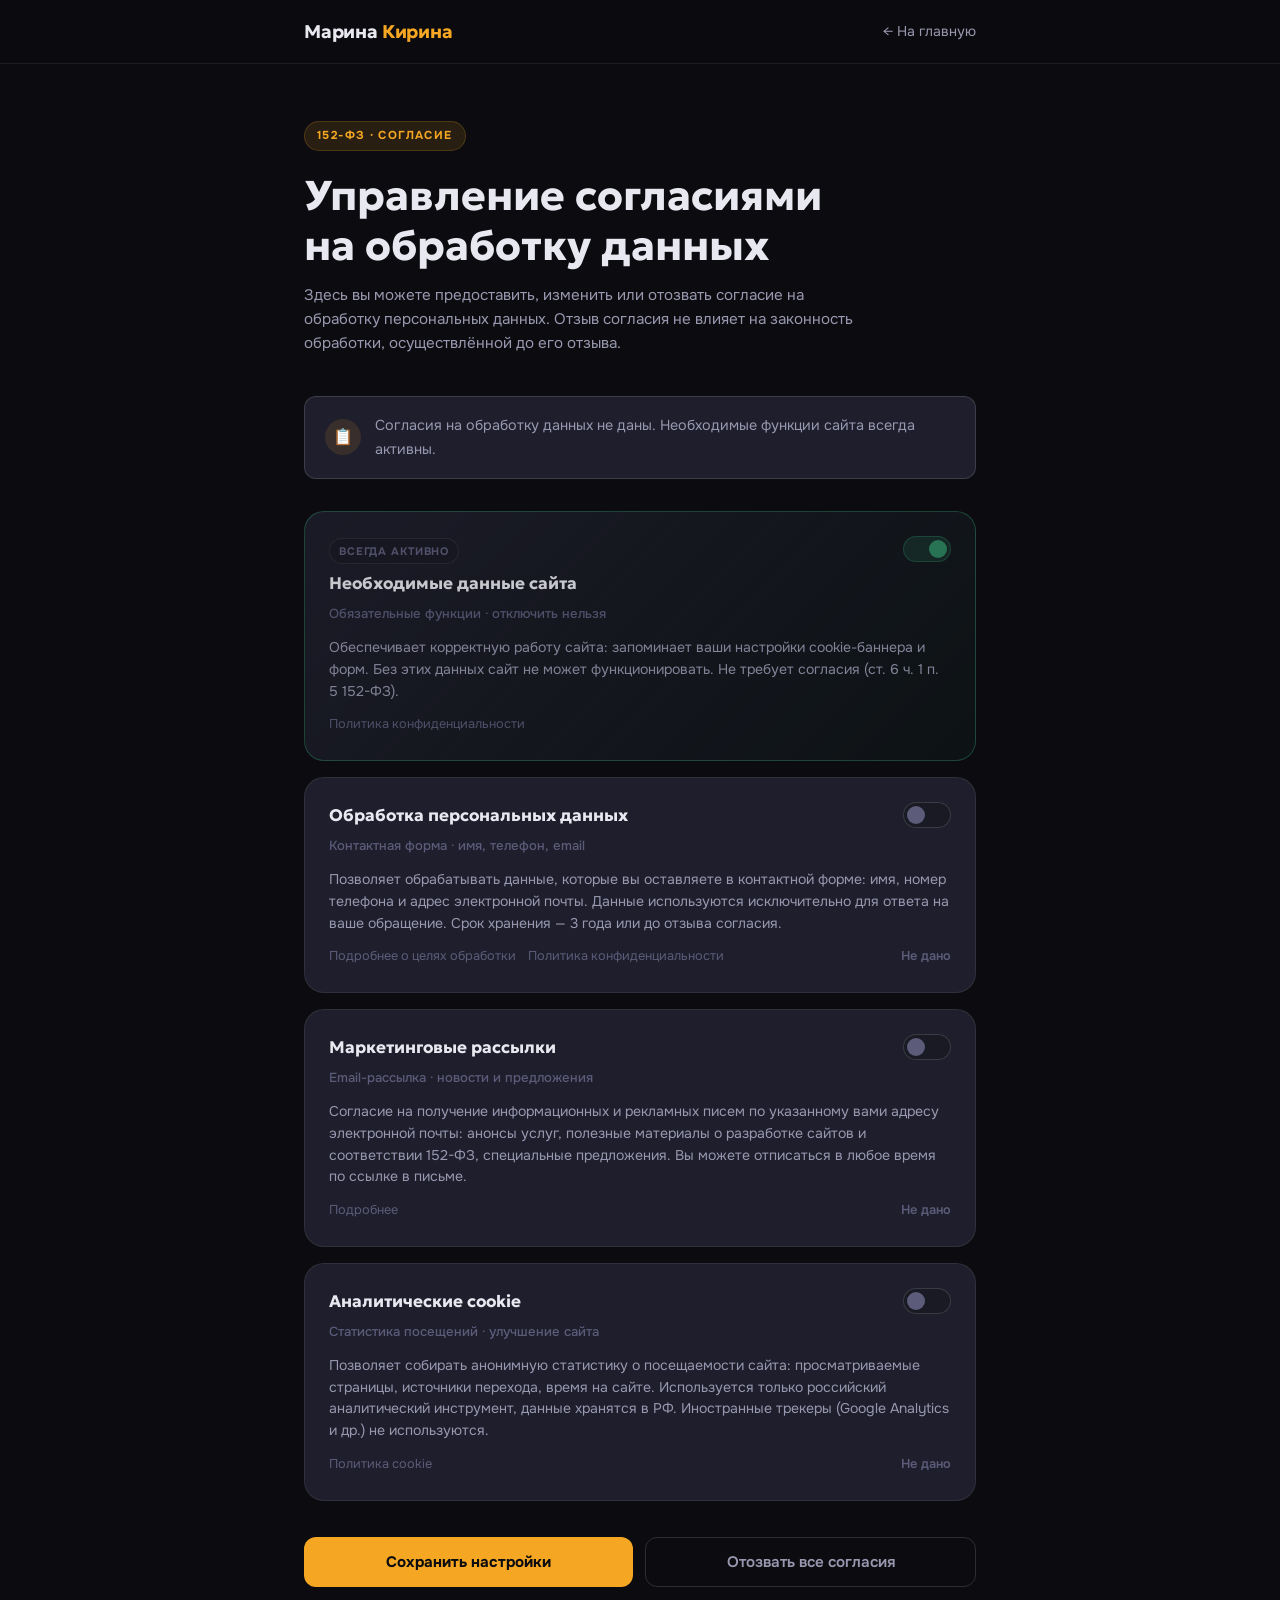
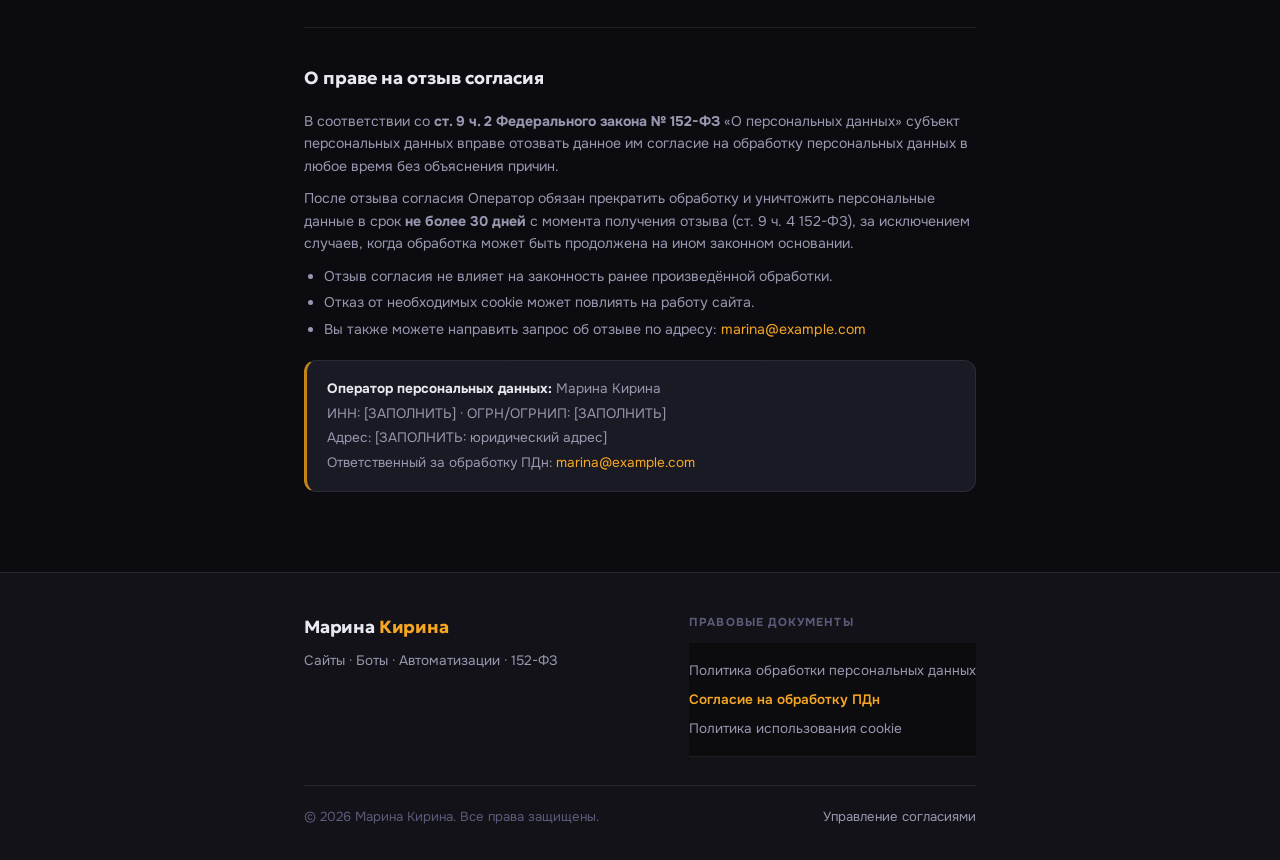
==== consent.html @ 843e5340 "fix(legal): replace missing Playfair/DM Sans with bundled Geologica/Onest consent.html, privacy-poli" ====
<!DOCTYPE html>
<html lang="ru">
<head>
<meta charset="UTF-8">
<meta name="viewport" content="width=device-width, initial-scale=1.0">
<title>Согласие на обработку персональных данных — Марина Кирина</title>
<meta name="description" content="Управление согласиями на обработку персональных данных. Предоставьте или отзовите согласие в любой момент.">
<meta name="robots" content="noindex">

<!-- SELF-HOSTED FONTS — 152-ФЗ: никаких запросов к fonts.googleapis.com -->
<style>
  @font-face {
    font-family: 'Geologica';
    src: url('/assets/fonts/Geologica-Variable.ttf') format('truetype-variations');
    font-weight: 100 900;
    font-style: normal;
    font-display: swap;
  }
  @font-face {
    font-family: 'Onest';
    src: url('/assets/fonts/Onest-Variable.ttf') format('truetype-variations');
    font-weight: 100 900;
    font-style: normal;
    font-display: swap;
  }
</style>
<style>
/* === DESIGN SYSTEM === */
:root {
  --bg:        #0c0c10;
  --bg2:       #121218;
  --bg3:       #1a1a24;
  --surface:   #1e1e2c;
  --border:    rgba(255,255,255,0.08);
  --border2:   rgba(255,255,255,0.14);
  --amber:     #f5a623;
  --amber-dim: #c4841a;
  --amber-glow:rgba(245,166,35,0.12);
  --red:       #e84040;
  --red-dim:   rgba(232,64,64,0.10);
  --green:     #3ecf8e;
  --green-dim: rgba(62,207,142,0.10);
  --text:      #e8e8f0;
  --text2:     #9898b0;
  --text3:     #5c5c7a;
  --font-display: 'Geologica', Georgia, serif;
  --font-body:    'Onest', -apple-system, sans-serif;
  --radius:  12px;
  --radius2: 20px;
}

*, *::before, *::after { box-sizing: border-box; margin: 0; padding: 0; }
html { scroll-behavior: smooth; }
body {
  font-family: var(--font-body);
  background: var(--bg);
  color: var(--text);
  line-height: 1.7;
  font-size: 1rem;
  min-height: 100vh;
  display: flex;
  flex-direction: column;
}
a { color: var(--amber); text-decoration: none; }
a:hover { text-decoration: underline; }
.container { max-width: 720px; margin: 0 auto; padding: 0 24px; }

/* NAV */
nav {
  position: sticky; top: 0; z-index: 100;
  background: rgba(12,12,16,0.92);
  backdrop-filter: blur(12px);
  border-bottom: 1px solid var(--border);
  padding: 16px 0;
  flex-shrink: 0;
}
.nav-inner {
  display: flex; align-items: center; justify-content: space-between;
}
.logo {
  font-family: var(--font-display);
  font-size: 1.15rem;
  font-weight: 700;
  color: var(--text);
  letter-spacing: -0.01em;
  text-decoration: none;
}
.logo span { color: var(--amber); }
.nav-back {
  font-size: .88rem;
  color: var(--text2);
  display: flex; align-items: center; gap: 6px;
  transition: color .2s;
}
.nav-back:hover { color: var(--text); text-decoration: none; }

/* MAIN */
main { flex: 1; padding: 56px 0 80px; }

/* PAGE HEADER */
.doc-label {
  display: inline-block;
  font-size: .72rem;
  font-weight: 700;
  letter-spacing: .12em;
  text-transform: uppercase;
  color: var(--amber);
  background: var(--amber-glow);
  border: 1px solid rgba(245,166,35,0.2);
  padding: 4px 12px;
  border-radius: 100px;
  margin-bottom: 20px;
}
.doc-title {
  font-family: var(--font-display);
  font-size: clamp(1.8rem, 4vw, 2.6rem);
  font-weight: 700;
  line-height: 1.2;
  margin-bottom: 12px;
}
.doc-sub {
  font-size: .95rem;
  color: var(--text2);
  margin-bottom: 40px;
  max-width: 560px;
  line-height: 1.6;
}

/* STATUS BANNER */
.status-banner {
  display: flex; align-items: center; gap: 14px;
  background: var(--surface);
  border: 1px solid var(--border2);
  border-radius: var(--radius);
  padding: 16px 20px;
  margin-bottom: 32px;
  font-size: .9rem;
  color: var(--text2);
}
.status-icon {
  width: 36px; height: 36px;
  border-radius: 50%;
  display: flex; align-items: center; justify-content: center;
  font-size: 1rem;
  flex-shrink: 0;
}
.status-icon--given { background: var(--green-dim); color: var(--green); }
.status-icon--none  { background: var(--amber-glow); color: var(--amber); }

/* CONSENT CARDS */
.consent-section {
  display: flex; flex-direction: column; gap: 16px;
  margin-bottom: 36px;
}
.consent-card {
  background: var(--surface);
  border: 1px solid var(--border);
  border-radius: var(--radius2);
  padding: 24px;
  transition: border-color .2s;
}
.consent-card:has(.cc-checkbox:checked) {
  border-color: rgba(62,207,142,0.3);
  background: linear-gradient(135deg, var(--surface), rgba(62,207,142,0.04));
}
.cc-header {
  display: flex; align-items: flex-start;
  justify-content: space-between; gap: 16px;
  margin-bottom: 12px;
}
.cc-title-wrap { flex: 1; }
.cc-required-badge {
  display: inline-flex; align-items: center; gap: 4px;
  font-size: .68rem; font-weight: 700;
  letter-spacing: .08em; text-transform: uppercase;
  color: var(--text3);
  background: var(--bg3);
  border: 1px solid var(--border);
  padding: 3px 9px;
  border-radius: 100px;
  margin-bottom: 6px;
}
.cc-title {
  font-family: var(--font-display);
  font-size: 1.05rem;
  font-weight: 700;
  color: var(--text);
  margin-bottom: 4px;
}
.cc-subtitle {
  font-size: .82rem;
  color: var(--text3);
  font-weight: 500;
}

/* TOGGLE */
.cc-toggle {
  position: relative;
  flex-shrink: 0;
}
.cc-checkbox {
  position: absolute;
  opacity: 0;
  width: 0; height: 0;
}
.cc-toggle-track {
  display: block;
  width: 48px; height: 26px;
  border-radius: 13px;
  background: var(--bg3);
  border: 1px solid var(--border2);
  cursor: pointer;
  transition: background .2s, border-color .2s;
  position: relative;
}
.cc-toggle-track::after {
  content: '';
  position: absolute;
  top: 3px; left: 3px;
  width: 18px; height: 18px;
  border-radius: 50%;
  background: var(--text3);
  transition: transform .2s, background .2s;
}
.cc-checkbox:checked ~ .cc-toggle-track {
  background: rgba(62,207,142,0.2);
  border-color: rgba(62,207,142,0.4);
}
.cc-checkbox:checked ~ .cc-toggle-track::after {
  transform: translateX(22px);
  background: var(--green);
}
.cc-checkbox:disabled ~ .cc-toggle-track {
  opacity: .6;
  cursor: not-allowed;
}
.cc-checkbox:focus-visible ~ .cc-toggle-track {
  outline: 2px solid var(--amber);
  outline-offset: 2px;
}

.cc-desc {
  font-size: .88rem;
  color: var(--text2);
  line-height: 1.55;
  margin-bottom: 12px;
}
.cc-footer {
  display: flex; align-items: center; gap: 12px;
  flex-wrap: wrap;
}
.cc-link {
  font-size: .8rem;
  color: var(--text3);
  transition: color .2s;
}
.cc-link:hover { color: var(--amber); text-decoration: none; }
.cc-status-text {
  font-size: .8rem;
  font-weight: 600;
  margin-left: auto;
}
.cc-status-text--on  { color: var(--green); }
.cc-status-text--off { color: var(--text3); }

/* REQUIRED CARD */
.consent-card--required {
  border-color: var(--border2);
  opacity: .85;
}
.consent-card--required .cc-toggle-track {
  background: rgba(62,207,142,0.2);
  border-color: rgba(62,207,142,0.4);
}
.consent-card--required .cc-toggle-track::after {
  transform: translateX(22px);
  background: var(--green);
}

/* ACTIONS */
.consent-actions {
  display: flex; gap: 12px; flex-wrap: wrap;
  margin-bottom: 40px;
}
.btn-save {
  flex: 1;
  min-width: 160px;
  background: var(--amber);
  color: #0c0c10;
  border: none;
  border-radius: var(--radius);
  padding: 14px 28px;
  font-family: var(--font-body);
  font-size: .95rem;
  font-weight: 700;
  cursor: pointer;
  transition: background .2s, transform .15s;
}
.btn-save:hover { background: var(--amber-dim); transform: translateY(-1px); }
.btn-save:active { transform: translateY(0); }
.btn-revoke-all {
  flex: 1;
  min-width: 160px;
  background: transparent;
  color: var(--text2);
  border: 1px solid var(--border2);
  border-radius: var(--radius);
  padding: 14px 28px;
  font-family: var(--font-body);
  font-size: .95rem;
  font-weight: 600;
  cursor: pointer;
  transition: border-color .2s, color .2s;
}
.btn-revoke-all:hover {
  border-color: var(--red);
  color: var(--red);
}

/* SUCCESS MESSAGE */
.save-success {
  display: none;
  align-items: center; gap: 12px;
  background: var(--green-dim);
  border: 1px solid rgba(62,207,142,0.25);
  border-radius: var(--radius);
  padding: 14px 20px;
  margin-bottom: 32px;
  font-size: .9rem;
  color: var(--green);
}
.save-success.visible { display: flex; }
.save-success-icon { font-size: 1.2rem; }

/* LAW TEXT */
.law-section {
  border-top: 1px solid var(--border);
  padding-top: 36px;
  margin-top: 8px;
}
.law-section h2 {
  font-family: var(--font-display);
  font-size: 1.1rem;
  font-weight: 700;
  color: var(--text);
  margin-bottom: 16px;
}
.law-section p {
  font-size: .88rem;
  color: var(--text2);
  margin-bottom: 10px;
  line-height: 1.6;
}
.law-section ul {
  font-size: .88rem;
  color: var(--text2);
  padding-left: 20px;
  margin-bottom: 10px;
  line-height: 1.6;
}
.law-section li { margin-bottom: 4px; }

/* OPERATOR INFO */
.operator-mini {
  background: var(--bg3);
  border: 1px solid var(--border);
  border-left: 3px solid var(--amber-dim);
  border-radius: var(--radius);
  padding: 16px 20px;
  font-size: .85rem;
  color: var(--text2);
  margin-top: 20px;
  line-height: 1.8;
}
.operator-mini strong { color: var(--text); }

/* FOOTER */
footer {
  background: var(--bg2);
  border-top: 1px solid var(--border);
  padding: 40px 0 32px;
  flex-shrink: 0;
}
.footer-inner {
  display: flex; flex-wrap: wrap;
  align-items: flex-start; justify-content: space-between;
  gap: 32px;
  margin-bottom: 28px;
}
.footer-brand .logo { font-size: 1.1rem; margin-bottom: 6px; }
.footer-brand p { font-size: .85rem; color: var(--text2); }
.toc-title {
  font-size: .72rem;
  font-weight: 700;
  letter-spacing: .1em;
  text-transform: uppercase;
  color: var(--text3);
  margin-bottom: 10px;
}
.footer-legal-nav {
  display: flex; flex-direction: column; gap: 6px;
}
.footer-legal-nav a {
  font-size: .85rem;
  color: var(--text2);
  transition: color .2s;
}
.footer-legal-nav a:hover { color: var(--amber); text-decoration: none; }
.footer-legal-nav a[aria-current="page"] {
  color: var(--amber);
  font-weight: 600;
}
.footer-bottom {
  display: flex; flex-wrap: wrap; align-items: center;
  justify-content: space-between; gap: 12px;
  padding-top: 20px;
  border-top: 1px solid var(--border);
  font-size: .82rem;
  color: var(--text3);
}
.footer-bottom a { color: var(--text2); font-size: .82rem; }
.footer-bottom a:hover { color: var(--amber); }
.footer-docs-title {
  font-size: .72rem;
  font-weight: 700;
  letter-spacing: .1em;
  text-transform: uppercase;
  color: var(--text3);
  margin-bottom: 10px;
}
.footer-docs-nav { display: flex; flex-direction: column; gap: 6px; }
.footer-docs-nav a { font-size: .85rem; color: var(--text2); transition: color .2s; }
.footer-docs-nav a:hover { color: var(--amber); text-decoration: none; }
.footer-docs-nav a[aria-current="page"] { color: var(--amber); font-weight: 600; }
</style>
</head>
<body>

<!-- NAV -->
<nav>
  <div class="container">
    <div class="nav-inner">
      <a href="/" class="logo">Марина <span>Кирина</span></a>
      <a href="/" class="nav-back">← На главную</a>
    </div>
  </div>
</nav>

<!-- MAIN -->
<main>
  <div class="container">

    <div class="doc-label">152-ФЗ · Согласие</div>
    <h1 class="doc-title">Управление согласиями<br>на обработку данных</h1>
    <p class="doc-sub">Здесь вы можете предоставить, изменить или отозвать согласие на обработку персональных данных. Отзыв согласия не влияет на законность обработки, осуществлённой до его отзыва.</p>

    <!-- STATUS -->
    <div class="status-banner" id="statusBanner">
      <div class="status-icon status-icon--none" id="statusIcon">📋</div>
      <div id="statusText">Загружаем текущее состояние ваших согласий…</div>
    </div>

    <!-- SUCCESS -->
    <div class="save-success" id="saveSuccess" role="alert" aria-live="polite">
      <span class="save-success-icon">✓</span>
      <span id="saveSuccessText">Настройки сохранены. Спасибо!</span>
    </div>

    <!-- CONSENT CARDS -->
    <form id="consentForm" novalidate>
      <div class="consent-section">

        <!-- 1. Строго необходимые (required, locked) -->
        <div class="consent-card consent-card--required">
          <div class="cc-header">
            <div class="cc-title-wrap">
              <div class="cc-required-badge">Всегда активно</div>
              <div class="cc-title">Необходимые данные сайта</div>
              <div class="cc-subtitle">Обязательные функции · отключить нельзя</div>
            </div>
            <div class="cc-toggle">
              <input type="checkbox" class="cc-checkbox" id="cc-required"
                     checked disabled aria-label="Необходимые данные — всегда активны">
              <label class="cc-toggle-track" for="cc-required" aria-hidden="true"></label>
            </div>
          </div>
          <p class="cc-desc">
            Обеспечивает корректную работу сайта: запоминает ваши настройки cookie-баннера и форм.
            Без этих данных сайт не может функционировать. Не требует согласия (ст. 6 ч. 1 п. 5 152-ФЗ).
          </p>
          <div class="cc-footer">
            <a href="privacy-policy.html" class="cc-link">Политика конфиденциальности</a>
          </div>
        </div>

        <!-- 2. Обработка ПДн из контактной формы -->
        <div class="consent-card">
          <div class="cc-header">
            <div class="cc-title-wrap">
              <div class="cc-title">Обработка персональных данных</div>
              <div class="cc-subtitle">Контактная форма · имя, телефон, email</div>
            </div>
            <div class="cc-toggle">
              <input type="checkbox" class="cc-checkbox" id="cc-pd"
                     name="consent_pd"
                     aria-describedby="cc-pd-desc">
              <label class="cc-toggle-track" for="cc-pd" aria-hidden="true"></label>
            </div>
          </div>
          <p class="cc-desc" id="cc-pd-desc">
            Позволяет обрабатывать данные, которые вы оставляете в контактной форме: имя, номер телефона и адрес электронной почты.
            Данные используются исключительно для ответа на ваше обращение.
            Срок хранения — 3 года или до отзыва согласия.
          </p>
          <div class="cc-footer">
            <a href="privacy-policy.html#purposes" class="cc-link">Подробнее о целях обработки</a>
            <a href="privacy-policy.html" class="cc-link">Политика конфиденциальности</a>
            <span class="cc-status-text" id="cc-pd-status"></span>
          </div>
        </div>

        <!-- 3. Маркетинговые рассылки -->
        <div class="consent-card">
          <div class="cc-header">
            <div class="cc-title-wrap">
              <div class="cc-title">Маркетинговые рассылки</div>
              <div class="cc-subtitle">Email-рассылка · новости и предложения</div>
            </div>
            <div class="cc-toggle">
              <input type="checkbox" class="cc-checkbox" id="cc-marketing"
                     name="consent_marketing"
                     aria-describedby="cc-marketing-desc">
              <label class="cc-toggle-track" for="cc-marketing" aria-hidden="true"></label>
            </div>
          </div>
          <p class="cc-desc" id="cc-marketing-desc">
            Согласие на получение информационных и рекламных писем по указанному вами адресу электронной почты:
            анонсы услуг, полезные материалы о разработке сайтов и соответствии 152-ФЗ, специальные предложения.
            Вы можете отписаться в любое время по ссылке в письме.
          </p>
          <div class="cc-footer">
            <a href="privacy-policy.html#purposes" class="cc-link">Подробнее</a>
            <span class="cc-status-text" id="cc-marketing-status"></span>
          </div>
        </div>

        <!-- 4. Аналитика -->
        <div class="consent-card">
          <div class="cc-header">
            <div class="cc-title-wrap">
              <div class="cc-title">Аналитические cookie</div>
              <div class="cc-subtitle">Статистика посещений · улучшение сайта</div>
            </div>
            <div class="cc-toggle">
              <input type="checkbox" class="cc-checkbox" id="cc-analytics"
                     name="consent_analytics"
                     aria-describedby="cc-analytics-desc">
              <label class="cc-toggle-track" for="cc-analytics" aria-hidden="true"></label>
            </div>
          </div>
          <p class="cc-desc" id="cc-analytics-desc">
            Позволяет собирать анонимную статистику о посещаемости сайта: просматриваемые страницы,
            источники перехода, время на сайте. Используется только российский аналитический инструмент,
            данные хранятся в РФ. Иностранные трекеры (Google Analytics и др.) не используются.
          </p>
          <div class="cc-footer">
            <a href="cookie-policy.html" class="cc-link">Политика cookie</a>
            <span class="cc-status-text" id="cc-analytics-status"></span>
          </div>
        </div>

      </div><!-- /consent-section -->

      <!-- ACTIONS -->
      <div class="consent-actions">
        <button type="submit" class="btn-save" id="btnSave">
          Сохранить настройки
        </button>
        <button type="button" class="btn-revoke-all" id="btnRevokeAll">
          Отозвать все согласия
        </button>
      </div>

    </form><!-- /consentForm -->

    <!-- LAW TEXT -->
    <div class="law-section">
      <h2>О праве на отзыв согласия</h2>
      <p>
        В соответствии со <strong>ст. 9 ч. 2 Федерального закона № 152-ФЗ</strong> «О персональных данных»
        субъект персональных данных вправе отозвать данное им согласие на обработку персональных данных
        в любое время без объяснения причин.
      </p>
      <p>
        После отзыва согласия Оператор обязан прекратить обработку и уничтожить персональные данные
        в срок <strong>не более 30 дней</strong> с момента получения отзыва (ст. 9 ч. 4 152-ФЗ),
        за исключением случаев, когда обработка может быть продолжена на ином законном основании.
      </p>
      <ul>
        <li>Отзыв согласия не влияет на законность ранее произведённой обработки.</li>
        <li>Отказ от необходимых cookie может повлиять на работу сайта.</li>
        <li>Вы также можете направить запрос об отзыве по адресу: <a href="mailto:marina@example.com">marina@example.com</a></li>
      </ul>

      <div class="operator-mini">
        <strong>Оператор персональных данных:</strong> Марина Кирина<br>
        ИНН: [ЗАПОЛНИТЬ] · ОГРН/ОГРНИП: [ЗАПОЛНИТЬ]<br>
        Адрес: [ЗАПОЛНИТЬ: юридический адрес]<br>
        Ответственный за обработку ПДн: <a href="mailto:marina@example.com">marina@example.com</a>
      </div>
    </div>

  </div>
</main>

<!-- FOOTER -->
<footer>
  <div class="container">
    <div class="footer-inner">
      <div class="footer-brand">
        <div class="logo">Марина <span>Кирина</span></div>
        <p>Сайты · Боты · Автоматизации · 152-ФЗ</p>
      </div>
      <div>
        <div class="footer-docs-title">Правовые документы</div>
        <nav class="footer-docs-nav">
          <a href="privacy-policy.html" target="_blank" rel="noopener noreferrer">Политика обработки персональных данных</a>
          <a href="consent.html" target="_blank" rel="noopener noreferrer" aria-current="page">Согласие на обработку ПДн</a>
          <a href="cookie-policy.html" target="_blank" rel="noopener noreferrer">Политика использования cookie</a>
        </nav>
      </div>
    </div>
    <div class="footer-bottom">
      <span>© 2026 Марина Кирина. Все права защищены.</span>
      <a href="consent.html" aria-current="page">Управление согласиями</a>
    </div>
  </div>
</footer>

<script>
// ============================================================
// CONSENT MANAGEMENT — 152-ФЗ compliant
// Reads / writes consent state to localStorage.
// On first visit all optional consents are OFF (unchecked).
// ============================================================

const STORAGE_KEY = 'mk_consent_v1';

// Consent IDs and their localStorage keys
const CONSENTS = [
  { id: 'cc-pd',        key: 'pd',        statusId: 'cc-pd-status'        },
  { id: 'cc-marketing', key: 'marketing',  statusId: 'cc-marketing-status' },
  { id: 'cc-analytics', key: 'analytics',  statusId: 'cc-analytics-status' },
];

// ---- Load saved state ----
function loadState() {
  try {
    return JSON.parse(localStorage.getItem(STORAGE_KEY)) || {};
  } catch { return {}; }
}

// ---- Save state ----
function saveState(state) {
  localStorage.setItem(STORAGE_KEY, JSON.stringify(state));
}

// ---- Render status text ----
function renderStatus(el, checked) {
  if (!el) return;
  if (checked) {
    el.textContent = '✓ Согласие дано';
    el.className = 'cc-status-text cc-status-text--on';
  } else {
    el.textContent = 'Не дано';
    el.className = 'cc-status-text cc-status-text--off';
  }
}

// ---- Init ----
function init() {
  const state = loadState();
  let anyGiven = false;

  CONSENTS.forEach(({ id, key, statusId }) => {
    const checkbox = document.getElementById(id);
    const statusEl = document.getElementById(statusId);
    const isChecked = state[key] === true;
    checkbox.checked = isChecked;
    renderStatus(statusEl, isChecked);
    if (isChecked) anyGiven = true;

    // Live status update
    checkbox.addEventListener('change', () => {
      renderStatus(statusEl, checkbox.checked);
    });
  });

  // Status banner
  updateBanner(anyGiven);
}

function updateBanner(anyGiven) {
  const banner = document.getElementById('statusBanner');
  const icon   = document.getElementById('statusIcon');
  const text   = document.getElementById('statusText');

  const state = loadState();
  const givenList = CONSENTS.filter(c => state[c.key] === true).map(c => {
    const el = document.getElementById(c.id);
    const title = el.closest('.consent-card').querySelector('.cc-title').textContent;
    return title;
  });

  if (givenList.length === 0) {
    icon.textContent = '📋';
    icon.className = 'status-icon status-icon--none';
    text.textContent = 'Согласия на обработку данных не даны. Необходимые функции сайта всегда активны.';
  } else {
    icon.textContent = '✓';
    icon.className = 'status-icon status-icon--given';
    text.innerHTML = `Активные согласия: <strong>${givenList.join(', ')}</strong>`;
  }
}

// ---- Save ----
document.getElementById('consentForm').addEventListener('submit', (e) => {
  e.preventDefault();
  const state = loadState();

  CONSENTS.forEach(({ id, key }) => {
    state[key] = document.getElementById(id).checked;
  });

  saveState(state);

  // Sync with cookie banner state
  const cookieBannerConsents = {};
  if (state.analytics) cookieBannerConsents.analytics = true;
  if (state.marketing)  cookieBannerConsents.marketing  = true;
  localStorage.setItem('mk_cookie_consent_v1', JSON.stringify({
    given: true,
    analytics: !!state.analytics,
    marketing:  !!state.marketing,
    ts: Date.now()
  }));

  // Show success
  const successEl = document.getElementById('saveSuccess');
  const allOff = CONSENTS.every(({ key }) => !state[key]);
  document.getElementById('saveSuccessText').textContent = allOff
    ? 'Все согласия отозваны. Данные будут удалены в течение 30 дней.'
    : 'Настройки сохранены. Изменения вступят в силу немедленно.';
  successEl.classList.add('visible');
  successEl.scrollIntoView({ behavior: 'smooth', block: 'nearest' });

  setTimeout(() => successEl.classList.remove('visible'), 6000);

  updateBanner();
});

// ---- Revoke all ----
document.getElementById('btnRevokeAll').addEventListener('click', () => {
  CONSENTS.forEach(({ id, key, statusId }) => {
    const checkbox = document.getElementById(id);
    checkbox.checked = false;
    renderStatus(document.getElementById(statusId), false);
  });

  const state = {};
  CONSENTS.forEach(({ key }) => { state[key] = false; });
  saveState(state);

  localStorage.setItem('mk_cookie_consent_v1', JSON.stringify({
    given: true, analytics: false, marketing: false, ts: Date.now()
  }));

  const successEl = document.getElementById('saveSuccess');
  document.getElementById('saveSuccessText').textContent =
    'Все согласия отозваны. Данные будут удалены в течение 30 дней.';
  successEl.classList.add('visible');
  successEl.scrollIntoView({ behavior: 'smooth', block: 'nearest' });
  setTimeout(() => successEl.classList.remove('visible'), 6000);

  updateBanner(false);
});

// ---- Run ----
init();
</script>

</body>
</html>
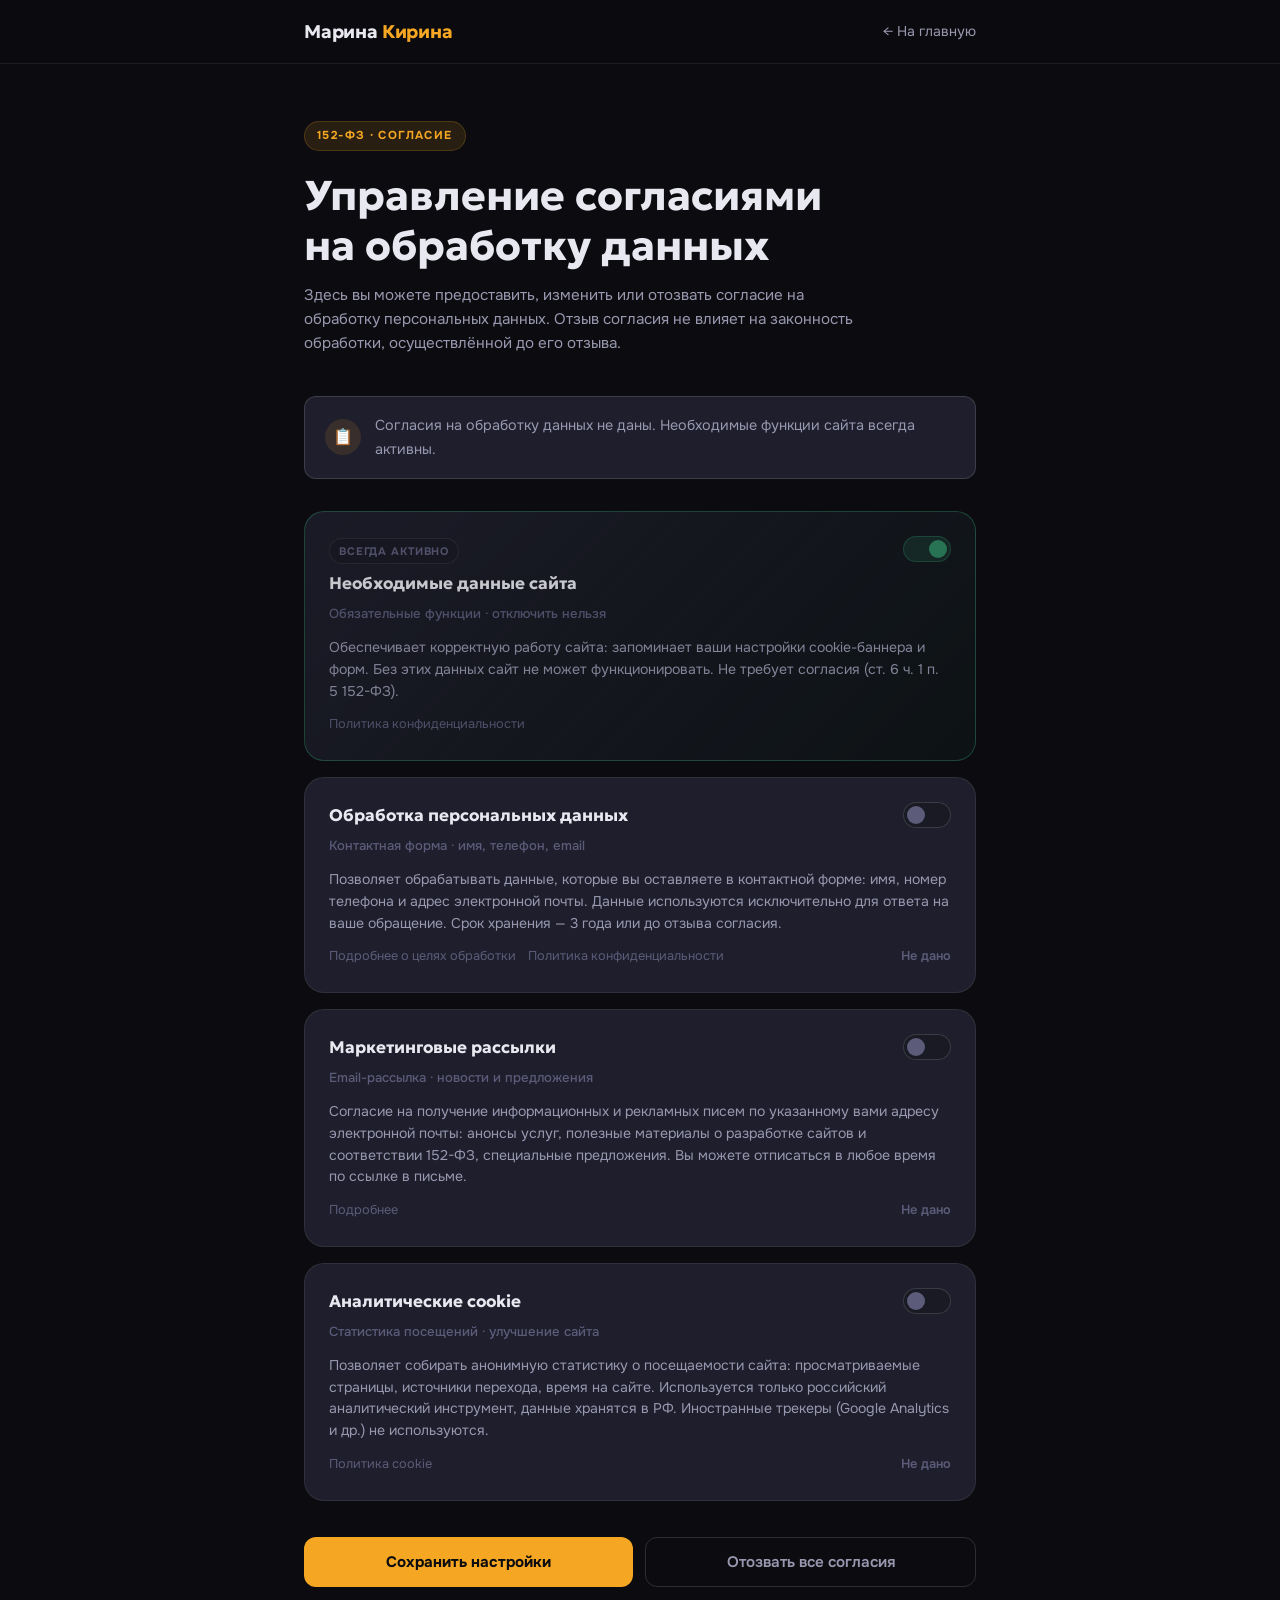
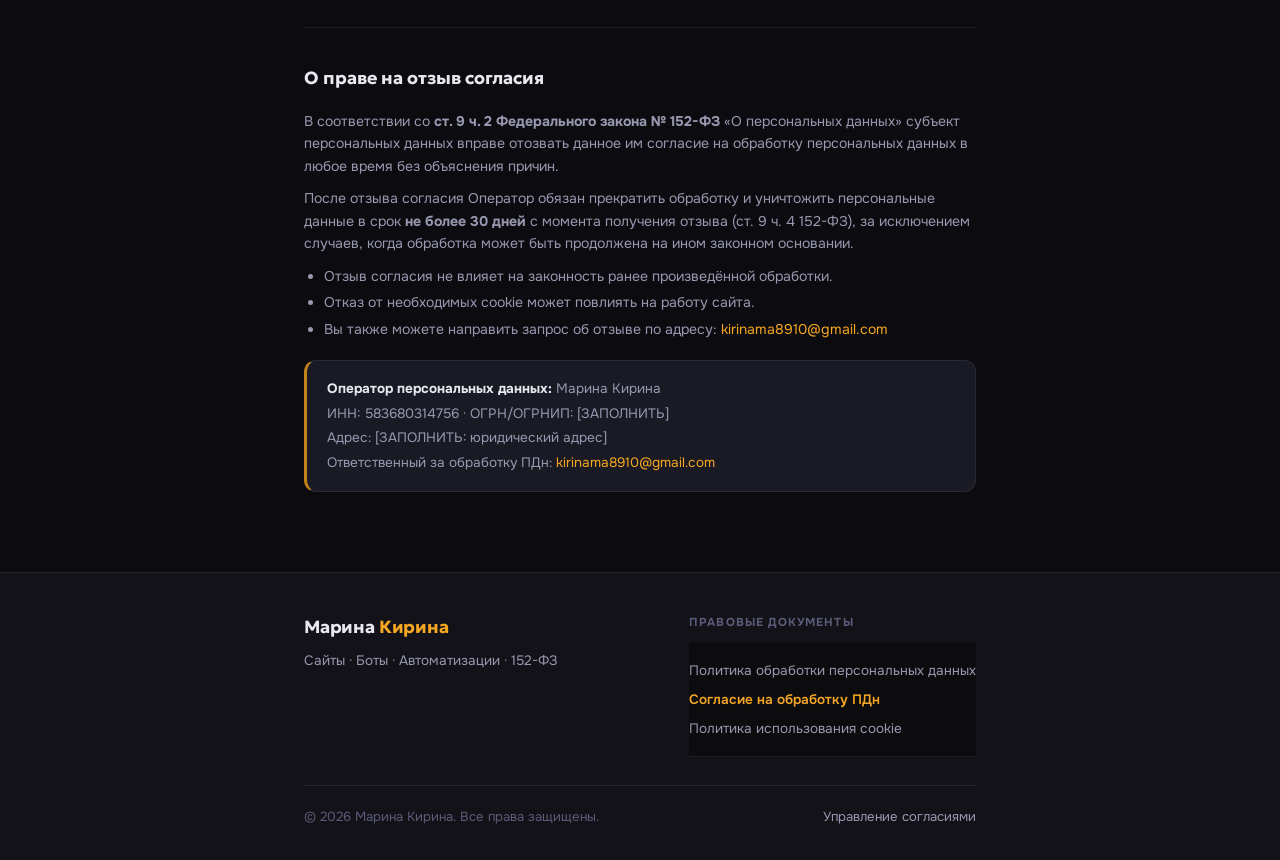
==== commit d90178c7: "fix(legal): fill operator data — ИНН, email, ФИО, статус Группа A из чек-листа владельца: - ИНН 5836" ====
--- a/consent.html
+++ b/consent.html
@@ -599,14 +599,14 @@
       <ul>
         <li>Отзыв согласия не влияет на законность ранее произведённой обработки.</li>
         <li>Отказ от необходимых cookie может повлиять на работу сайта.</li>
-        <li>Вы также можете направить запрос об отзыве по адресу: <a href="mailto:marina@example.com">marina@example.com</a></li>
+        <li>Вы также можете направить запрос об отзыве по адресу: <a href="mailto:kirinama8910@gmail.com">kirinama8910@gmail.com</a></li>
       </ul>
 
       <div class="operator-mini">
         <strong>Оператор персональных данных:</strong> Марина Кирина<br>
-        ИНН: [ЗАПОЛНИТЬ] · ОГРН/ОГРНИП: [ЗАПОЛНИТЬ]<br>
+        ИНН: 583680314756 · ОГРН/ОГРНИП: [ЗАПОЛНИТЬ]<br>
         Адрес: [ЗАПОЛНИТЬ: юридический адрес]<br>
-        Ответственный за обработку ПДн: <a href="mailto:marina@example.com">marina@example.com</a>
+        Ответственный за обработку ПДн: <a href="mailto:kirinama8910@gmail.com">kirinama8910@gmail.com</a>
       </div>
     </div>
 
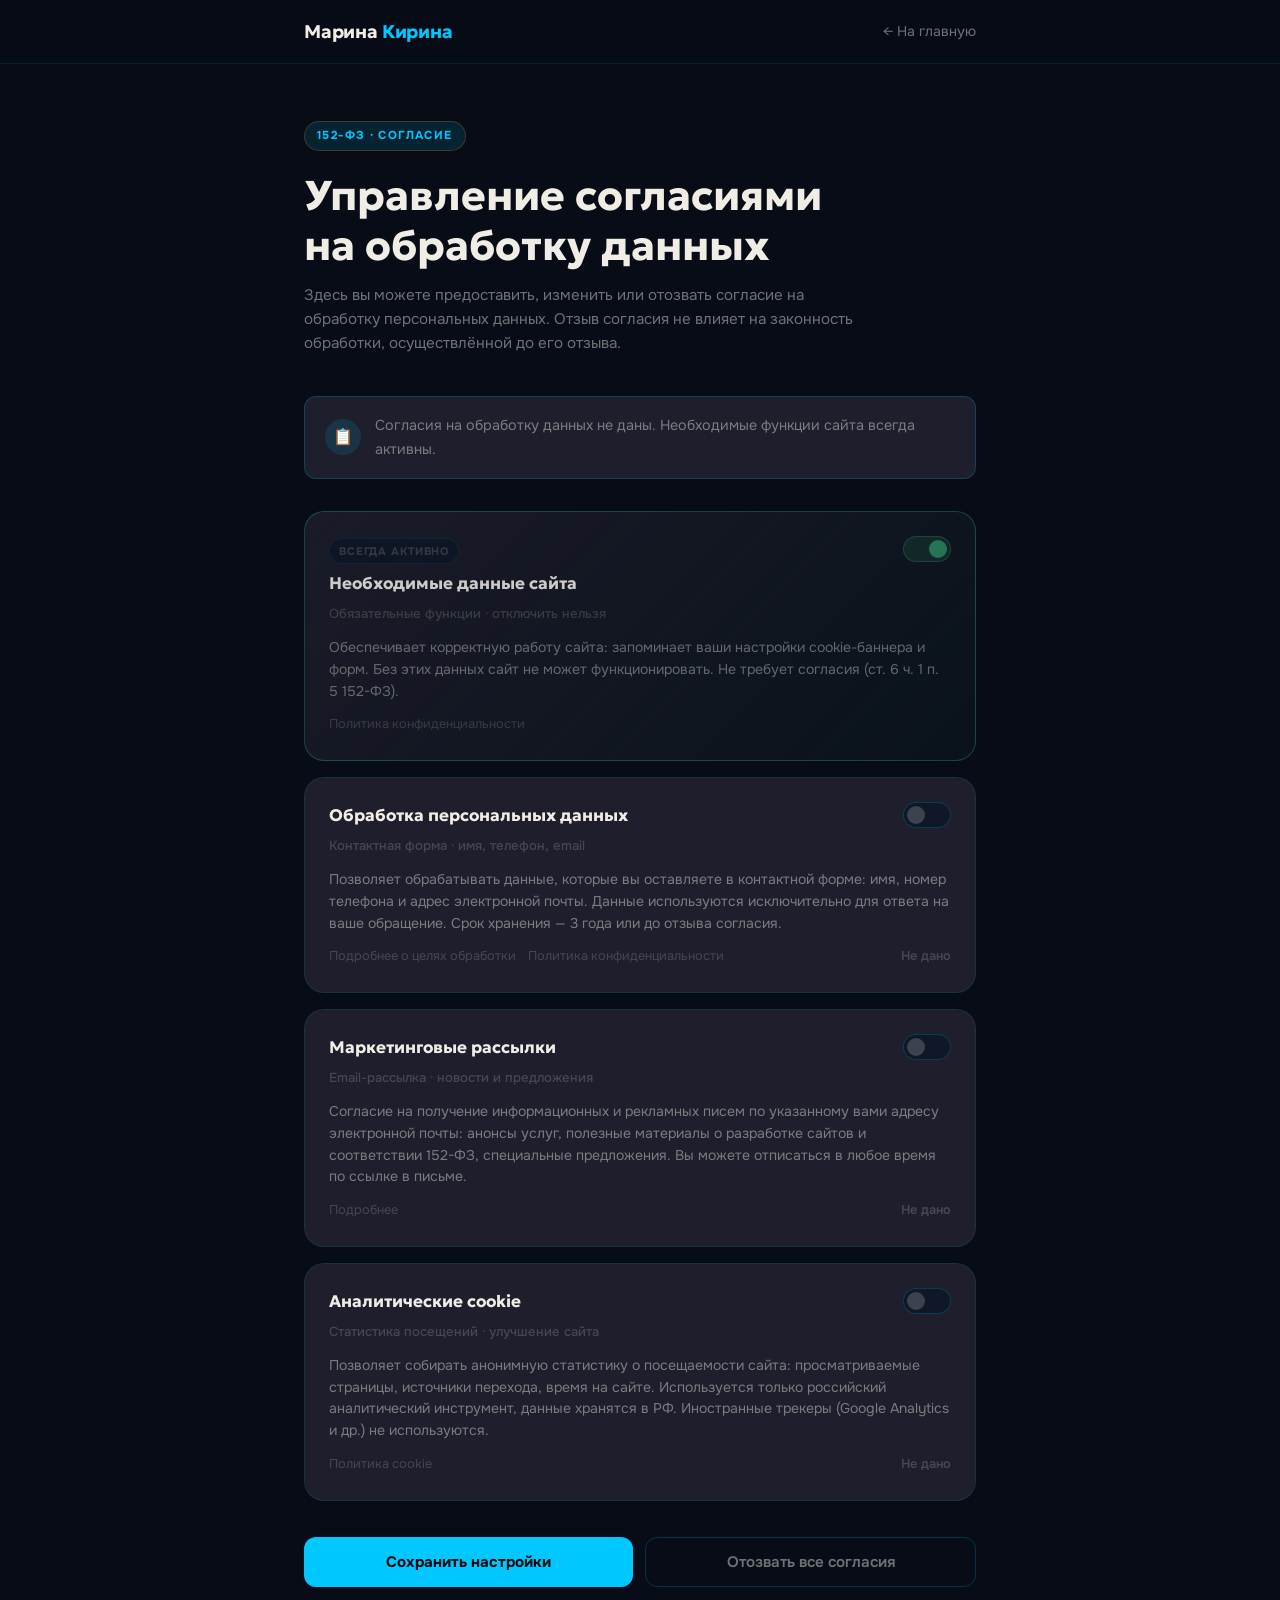
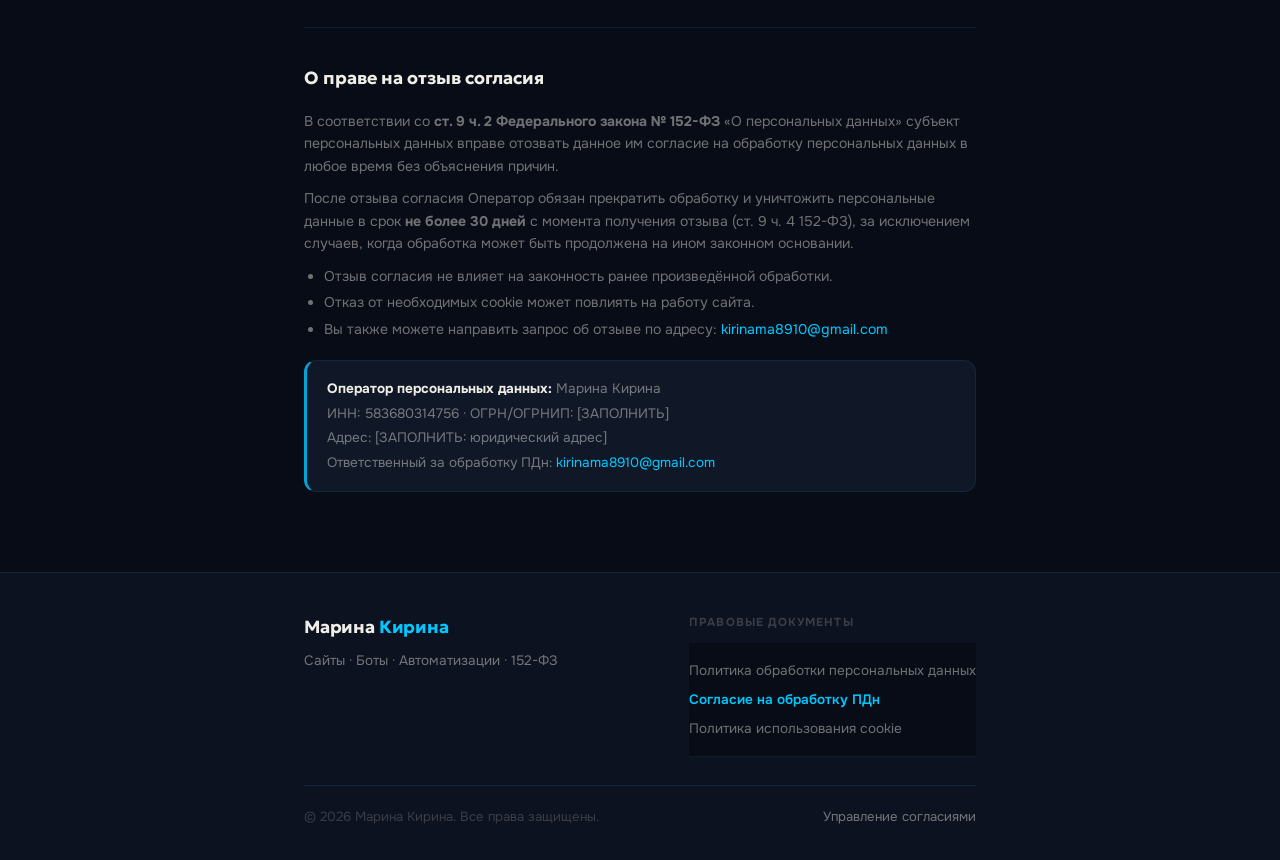
==== commit ae9cdf6c: "design: Dark Neon Tech — scaffold, quiz, legal docs, link fixes - index.html: 12-section scaffold, I" ====
--- a/consent.html
+++ b/consent.html
@@ -27,22 +27,22 @@
 <style>
 /* === DESIGN SYSTEM === */
 :root {
-  --bg:        #0c0c10;
-  --bg2:       #121218;
-  --bg3:       #1a1a24;
+  --bg:        #080C16;
+  --bg2:       #0D1220;
+  --bg3:       #101828;
   --surface:   #1e1e2c;
-  --border:    rgba(255,255,255,0.08);
-  --border2:   rgba(255,255,255,0.14);
-  --amber:     #f5a623;
-  --amber-dim: #c4841a;
-  --amber-glow:rgba(245,166,35,0.12);
+  --border:    rgba(0,200,255,0.1);
+  --border2:   rgba(0,200,255,0.2);
+  --amber:     #00C8FF;
+  --amber-dim: rgba(0,200,255,0.8);
+  --amber-glow:rgba(0,200,255,0.12);
   --red:       #e84040;
   --red-dim:   rgba(232,64,64,0.10);
   --green:     #3ecf8e;
   --green-dim: rgba(62,207,142,0.10);
-  --text:      #e8e8f0;
-  --text2:     #9898b0;
-  --text3:     #5c5c7a;
+  --text:      #F0EDE6;
+  --text2:     rgba(240,237,230,0.45);
+  --text3:     rgba(240,237,230,0.2);
   --font-display: 'Geologica', Georgia, serif;
   --font-body:    'Onest', -apple-system, sans-serif;
   --radius:  12px;
@@ -68,7 +68,7 @@
 /* NAV */
 nav {
   position: sticky; top: 0; z-index: 100;
-  background: rgba(12,12,16,0.92);
+  background: rgba(8,12,22,0.92);
   backdrop-filter: blur(12px);
   border-bottom: 1px solid var(--border);
   padding: 16px 0;
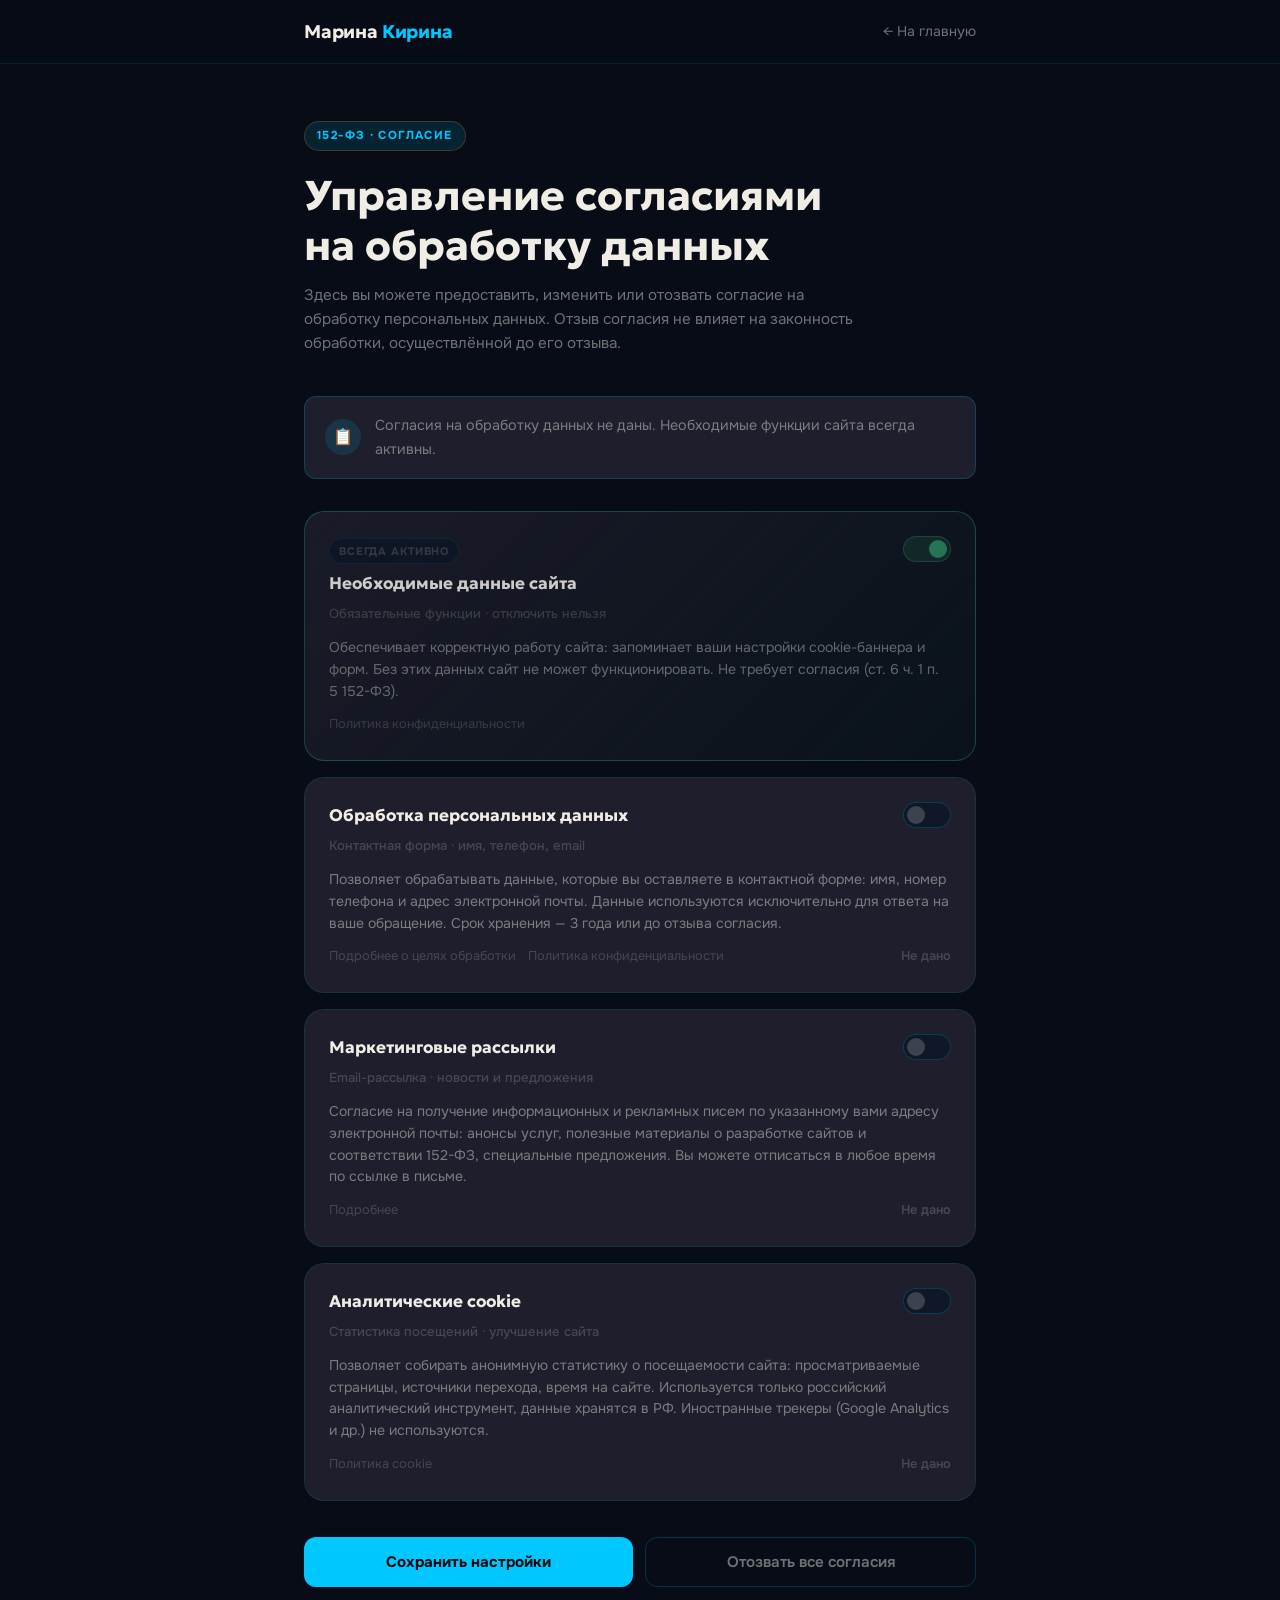
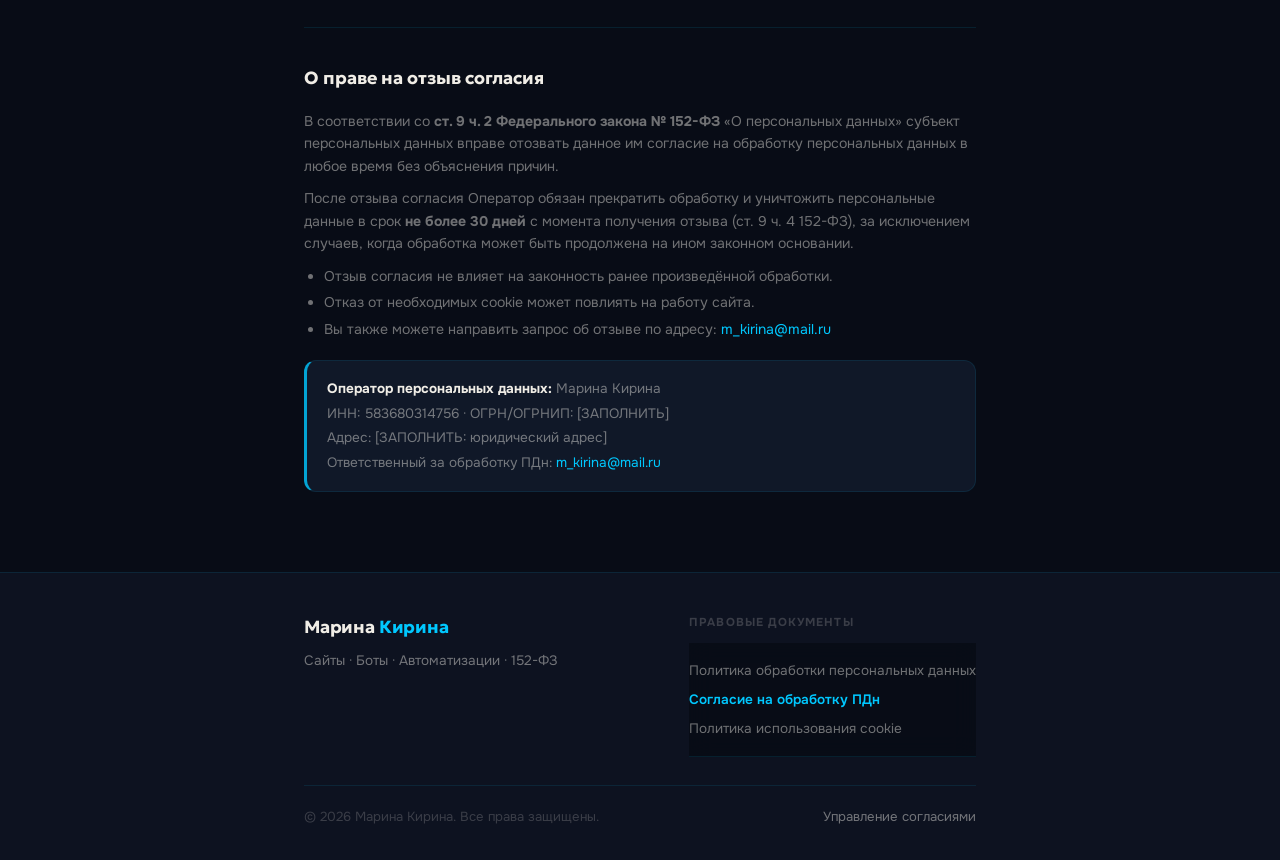
==== commit b519fc36: "fix(legal): update operator email to m_kirina@mail.ru in all legal docs Co-Authored-By: Claude Sonne" ====
--- a/consent.html
+++ b/consent.html
@@ -599,14 +599,14 @@
       <ul>
         <li>Отзыв согласия не влияет на законность ранее произведённой обработки.</li>
         <li>Отказ от необходимых cookie может повлиять на работу сайта.</li>
-        <li>Вы также можете направить запрос об отзыве по адресу: <a href="mailto:kirinama8910@gmail.com">kirinama8910@gmail.com</a></li>
+        <li>Вы также можете направить запрос об отзыве по адресу: <a href="mailto:m_kirina@mail.ru">m_kirina@mail.ru</a></li>
       </ul>
 
       <div class="operator-mini">
         <strong>Оператор персональных данных:</strong> Марина Кирина<br>
         ИНН: 583680314756 · ОГРН/ОГРНИП: [ЗАПОЛНИТЬ]<br>
         Адрес: [ЗАПОЛНИТЬ: юридический адрес]<br>
-        Ответственный за обработку ПДн: <a href="mailto:kirinama8910@gmail.com">kirinama8910@gmail.com</a>
+        Ответственный за обработку ПДн: <a href="mailto:m_kirina@mail.ru">m_kirina@mail.ru</a>
       </div>
     </div>
 
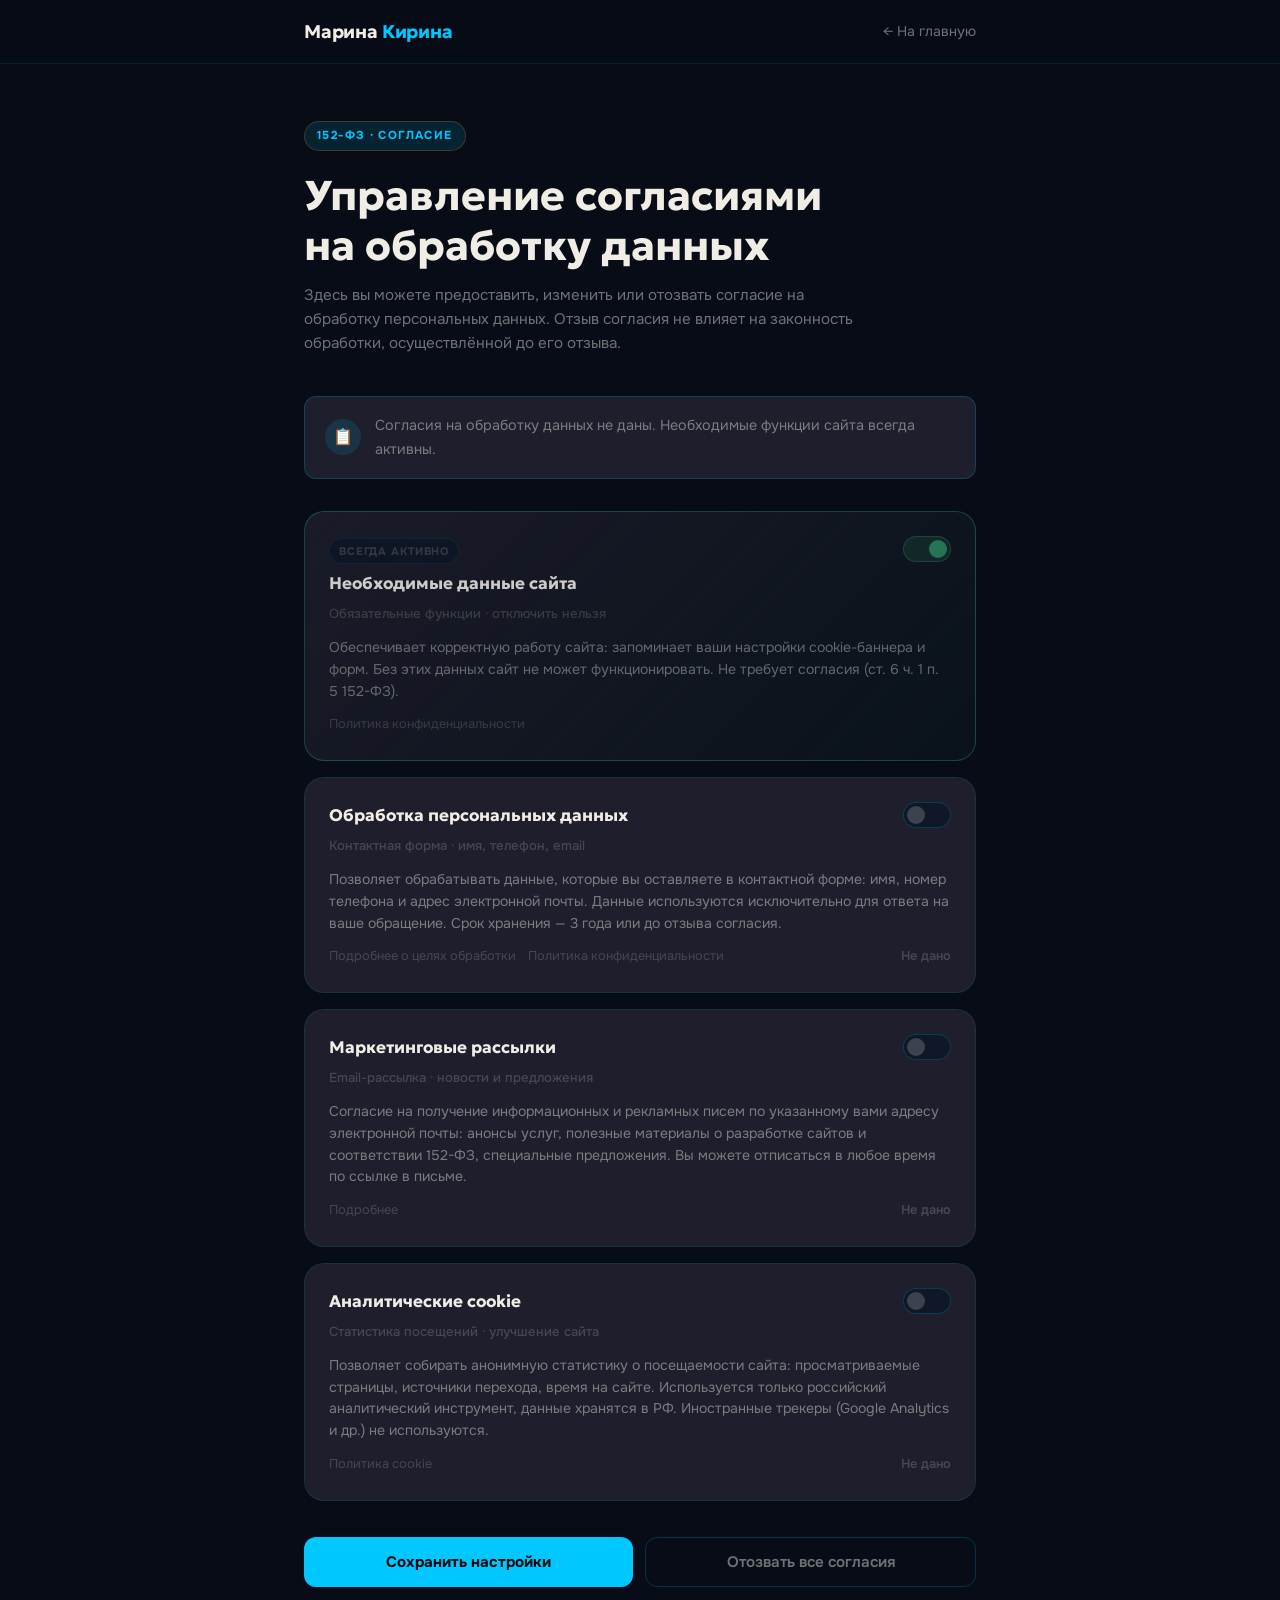
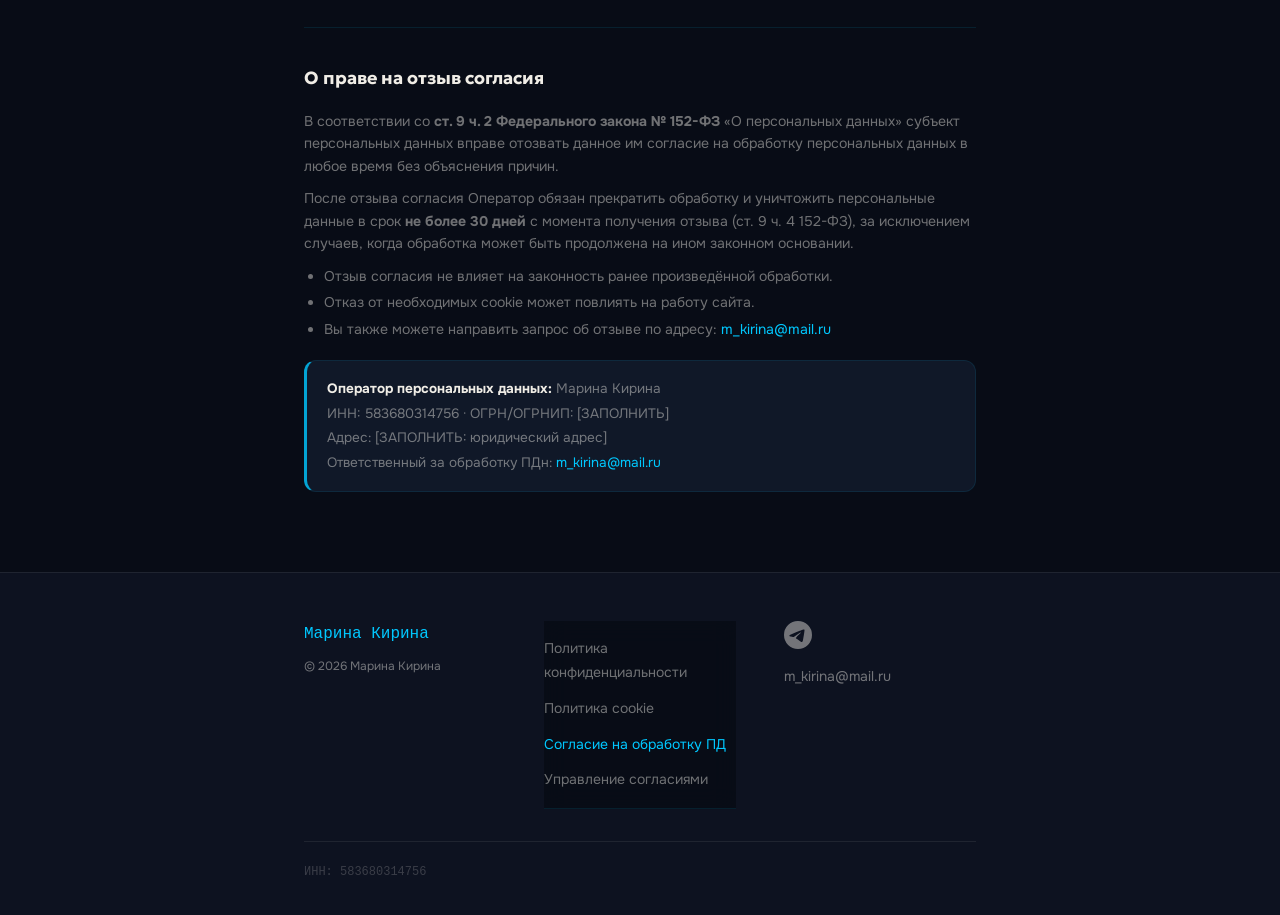
==== commit 53bd6297: "fix(legal): унифицировать футер с главной страницей, подсветить активный документ" ====
--- a/consent.html
+++ b/consent.html
@@ -47,6 +47,12 @@
   --font-body:    'Onest', -apple-system, sans-serif;
   --radius:  12px;
   --radius2: 20px;
+  --neon: #00C8FF;
+  --bg-card: #0D1220;
+  --ink-muted: rgba(240,237,230,0.45);
+  --ink-faint: rgba(240,237,230,0.2);
+  --rule-solid: rgba(240,237,230,0.08);
+  --font-mono: 'PT Mono', ui-monospace, monospace;
 }
 
 *, *::before, *::after { box-sizing: border-box; margin: 0; padding: 0; }
@@ -374,64 +380,72 @@
 }
 .operator-mini strong { color: var(--text); }
 
-/* FOOTER */
-footer {
-  background: var(--bg2);
-  border-top: 1px solid var(--border);
-  padding: 40px 0 32px;
+/* === Footer (унифицирован с index.html) === */
+#footer {
+  background: var(--bg-card);
+  border-top: 1px solid var(--rule-solid);
+  padding: 48px 0 32px;
   flex-shrink: 0;
 }
-.footer-inner {
-  display: flex; flex-wrap: wrap;
-  align-items: flex-start; justify-content: space-between;
-  gap: 32px;
-  margin-bottom: 28px;
-}
-.footer-brand .logo { font-size: 1.1rem; margin-bottom: 6px; }
-.footer-brand p { font-size: .85rem; color: var(--text2); }
-.toc-title {
-  font-size: .72rem;
-  font-weight: 700;
-  letter-spacing: .1em;
-  text-transform: uppercase;
-  color: var(--text3);
-  margin-bottom: 10px;
-}
-.footer-legal-nav {
-  display: flex; flex-direction: column; gap: 6px;
-}
-.footer-legal-nav a {
-  font-size: .85rem;
-  color: var(--text2);
+.footer__grid {
+  display: grid;
+  grid-template-columns: 1fr 1fr 1fr;
+  gap: 48px;
+  margin-bottom: 32px;
+}
+.footer__name {
+  font-family: var(--font-mono);
+  font-size: 16px;
+  color: var(--neon);
+  margin: 0 0 8px;
+}
+.footer__copy {
+  font-size: 12px;
+  color: var(--ink-muted);
+  margin: 0;
+}
+.footer__links {
+  display: flex;
+  flex-direction: column;
+  gap: 12px;
+}
+.footer__link {
+  font-size: 14px;
+  color: var(--ink-muted);
+  text-decoration: none;
   transition: color .2s;
 }
-.footer-legal-nav a:hover { color: var(--amber); text-decoration: none; }
-.footer-legal-nav a[aria-current="page"] {
-  color: var(--amber);
-  font-weight: 600;
-}
-.footer-bottom {
-  display: flex; flex-wrap: wrap; align-items: center;
-  justify-content: space-between; gap: 12px;
+.footer__link:hover { color: var(--neon); }
+.footer__link--active {
+  color: var(--neon);
+  opacity: 1;
+}
+.footer__contacts {
+  display: flex;
+  flex-direction: column;
+  gap: 16px;
+}
+.footer__tg-link {
+  color: var(--ink-muted);
+  display: inline-flex;
+  align-items: center;
+  transition: color .2s;
+  line-height: 1;
+}
+.footer__tg-link:hover { color: var(--neon); }
+.footer__bottom {
+  border-top: 1px solid var(--rule-solid);
   padding-top: 20px;
-  border-top: 1px solid var(--border);
-  font-size: .82rem;
-  color: var(--text3);
-}
-.footer-bottom a { color: var(--text2); font-size: .82rem; }
-.footer-bottom a:hover { color: var(--amber); }
-.footer-docs-title {
-  font-size: .72rem;
-  font-weight: 700;
-  letter-spacing: .1em;
-  text-transform: uppercase;
-  color: var(--text3);
-  margin-bottom: 10px;
-}
-.footer-docs-nav { display: flex; flex-direction: column; gap: 6px; }
-.footer-docs-nav a { font-size: .85rem; color: var(--text2); transition: color .2s; }
-.footer-docs-nav a:hover { color: var(--amber); text-decoration: none; }
-.footer-docs-nav a[aria-current="page"] { color: var(--amber); font-weight: 600; }
+}
+.footer__inn {
+  font-family: var(--font-mono);
+  font-size: 12px;
+  color: var(--ink-faint);
+  margin: 0;
+}
+@media (max-width: 768px) {
+  .footer__grid { grid-template-columns: 1fr; gap: 32px; }
+}
 </style>
 </head>
 <body>
@@ -614,25 +628,38 @@
 </main>
 
 <!-- FOOTER -->
-<footer>
-  <div class="container">
-    <div class="footer-inner">
-      <div class="footer-brand">
-        <div class="logo">Марина <span>Кирина</span></div>
-        <p>Сайты · Боты · Автоматизации · 152-ФЗ</p>
+<footer id="footer">
+  <div class="footer__inner container">
+    <div class="footer__grid">
+
+      <div class="footer__col">
+        <p class="footer__name">Марина Кирина</p>
+        <p class="footer__copy">© 2026 Марина Кирина</p>
       </div>
-      <div>
-        <div class="footer-docs-title">Правовые документы</div>
-        <nav class="footer-docs-nav">
-          <a href="privacy-policy.html" target="_blank" rel="noopener noreferrer">Политика обработки персональных данных</a>
-          <a href="consent.html" target="_blank" rel="noopener noreferrer" aria-current="page">Согласие на обработку ПДн</a>
-          <a href="cookie-policy.html" target="_blank" rel="noopener noreferrer">Политика использования cookie</a>
+
+      <div class="footer__col">
+        <nav class="footer__links" aria-label="Юридические документы">
+          <a href="./privacy-policy.html" class="footer__link">Политика конфиденциальности</a>
+          <a href="./cookie-policy.html" class="footer__link">Политика cookie</a>
+          <a href="./consent.html" class="footer__link footer__link--active">Согласие на обработку ПД</a>
+          <a id="manage-consent" href="./consent.html" class="footer__link">Управление согласиями</a>
         </nav>
       </div>
+
+      <div class="footer__col">
+        <div class="footer__contacts">
+          <a href="https://t.me/marinakirina111" class="footer__tg-link" aria-label="Telegram" target="_blank" rel="noopener noreferrer">
+            <svg xmlns="http://www.w3.org/2000/svg" width="28" height="28" viewBox="0 0 24 24" fill="currentColor" aria-hidden="true">
+              <path d="M11.944 0A12 12 0 0 0 0 12a12 12 0 0 0 12 12 12 12 0 0 0 12-12A12 12 0 0 0 12 0a12 12 0 0 0-.056 0zm4.962 7.224c.1-.002.321.023.465.14a.506.506 0 0 1 .171.325c.016.093.036.306.02.472-.18 1.898-.962 6.502-1.36 8.627-.168.9-.499 1.201-.82 1.23-.696.065-1.225-.46-1.9-.902-1.056-.693-1.653-1.124-2.678-1.8-1.185-.78-.417-1.21.258-1.91.177-.184 3.247-2.977 3.307-3.23.007-.032.014-.15-.056-.212s-.174-.041-.249-.024c-.106.024-1.793 1.14-5.061 3.345-.48.33-.913.49-1.302.48-.428-.008-1.252-.241-1.865-.44-.752-.245-1.349-.374-1.297-.789.027-.216.325-.437.893-.663 3.498-1.524 5.83-2.529 6.998-3.014 3.332-1.386 4.025-1.627 4.476-1.635z"/>
+            </svg>
+          </a>
+          <a href="mailto:m_kirina@mail.ru" class="footer__link">m_kirina@mail.ru</a>
+        </div>
+      </div>
+
     </div>
-    <div class="footer-bottom">
-      <span>© 2026 Марина Кирина. Все права защищены.</span>
-      <a href="consent.html" aria-current="page">Управление согласиями</a>
+    <div class="footer__bottom">
+      <p class="footer__inn">ИНН: 583680314756</p>
     </div>
   </div>
 </footer>
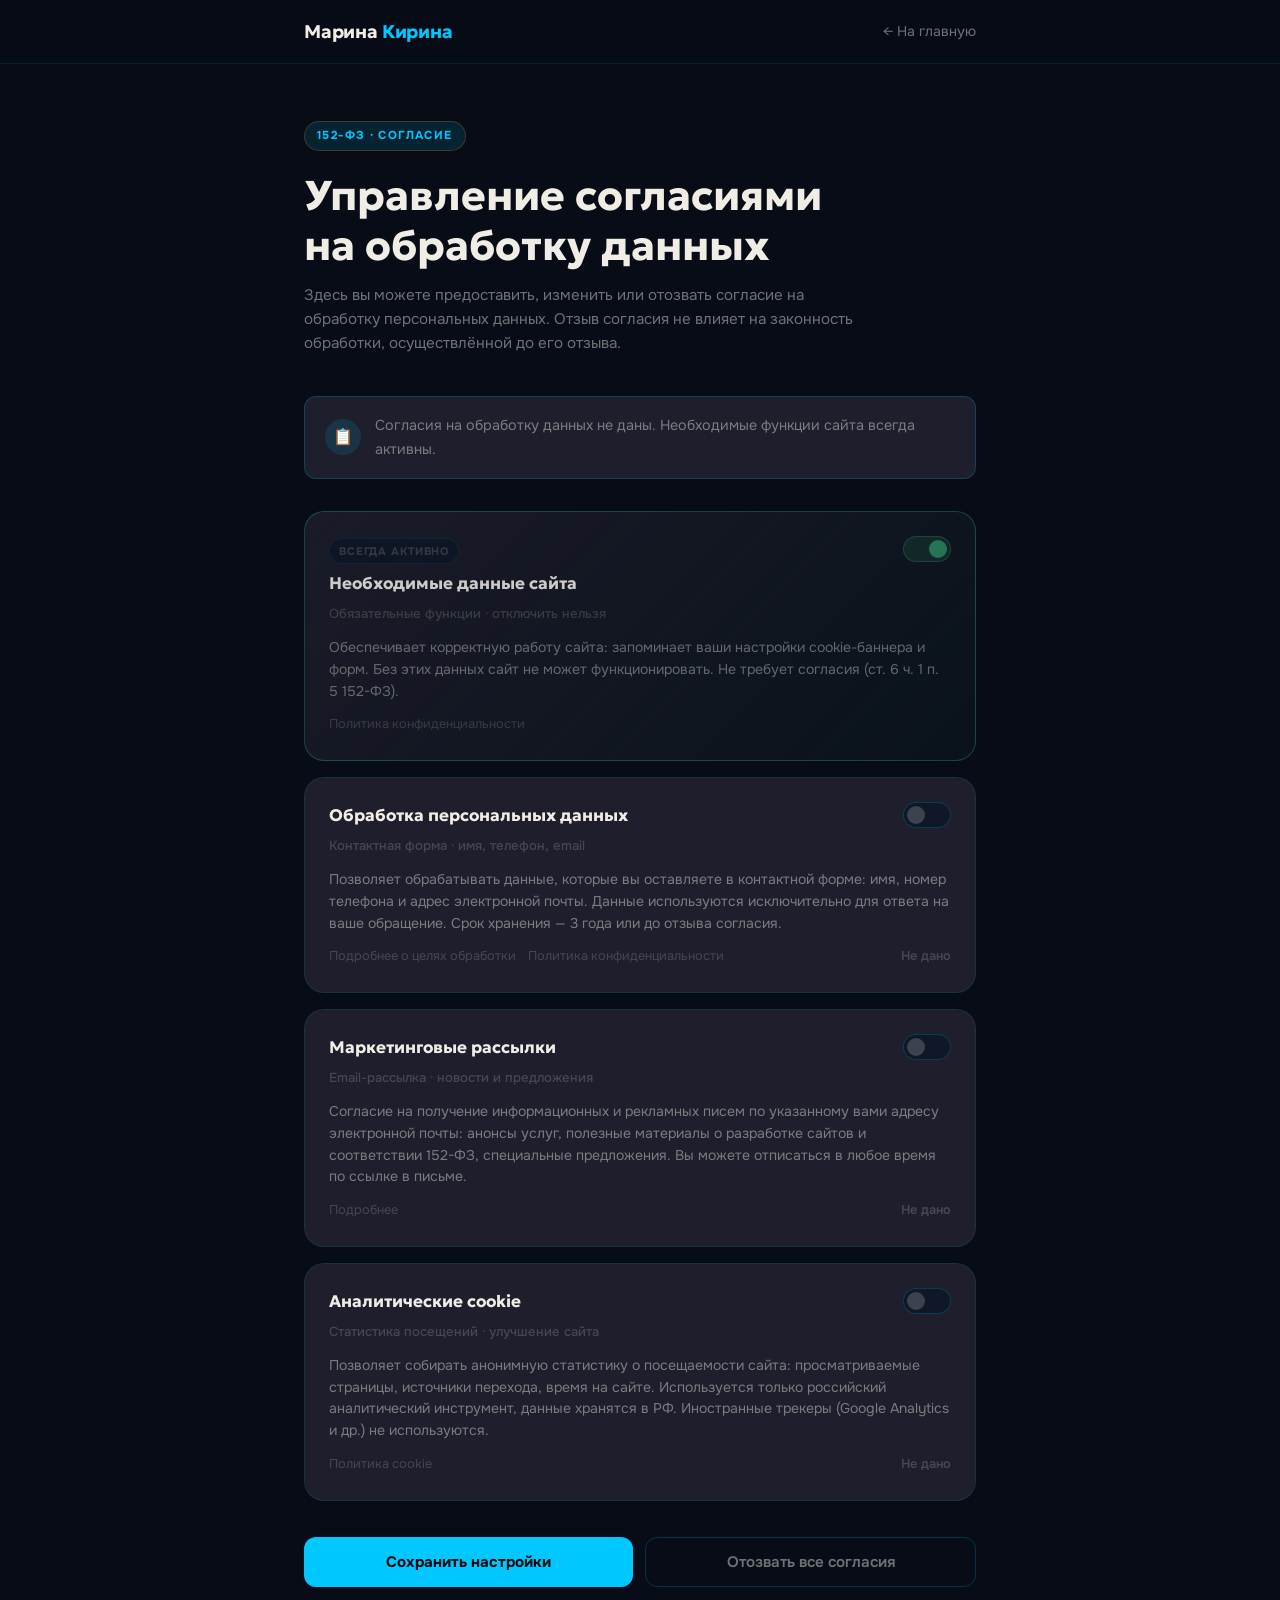
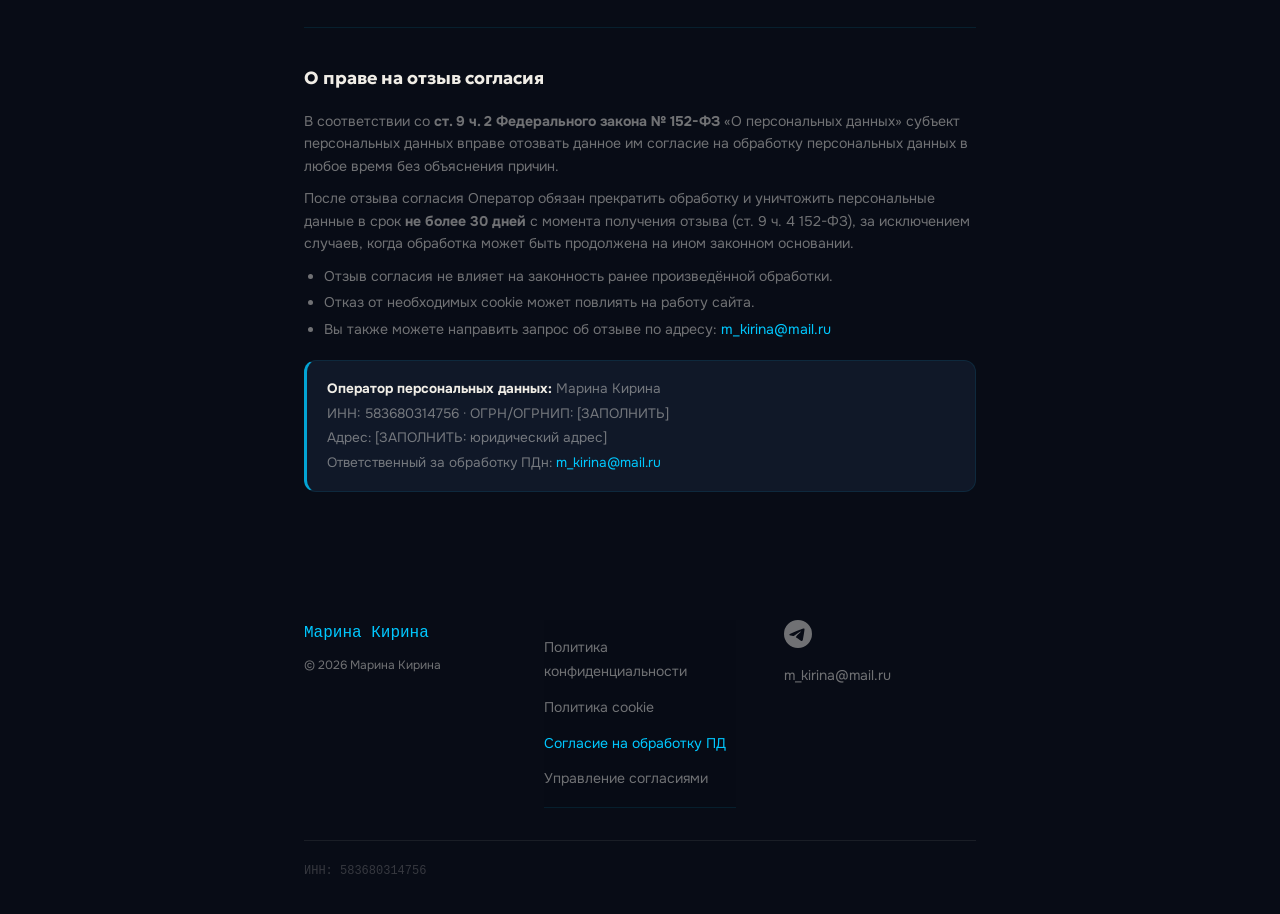
==== commit 34d643c5: "fix(legal): remove dark box around footer links" ====
--- a/consent.html
+++ b/consent.html
@@ -382,8 +382,6 @@
 
 /* === Footer (унифицирован с index.html) === */
 #footer {
-  background: var(--bg-card);
-  border-top: 1px solid var(--rule-solid);
   padding: 48px 0 32px;
   flex-shrink: 0;
 }
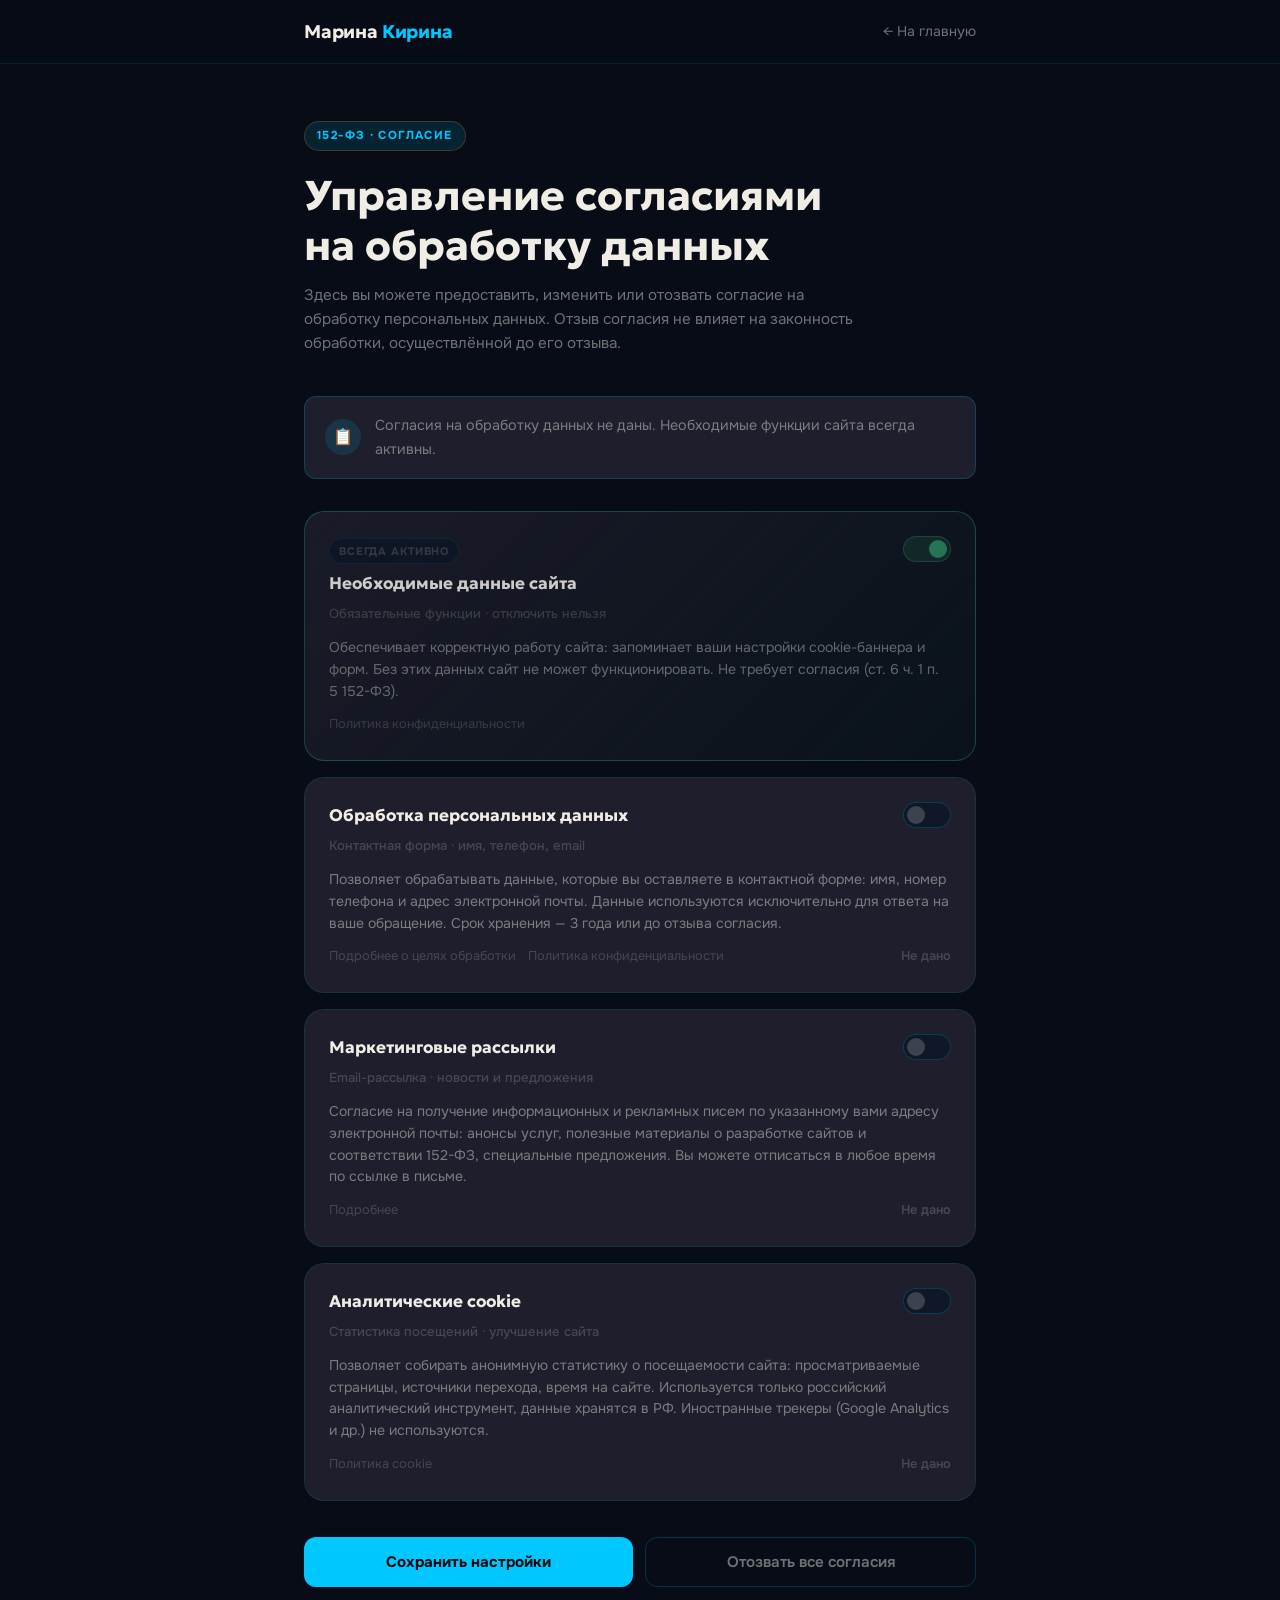
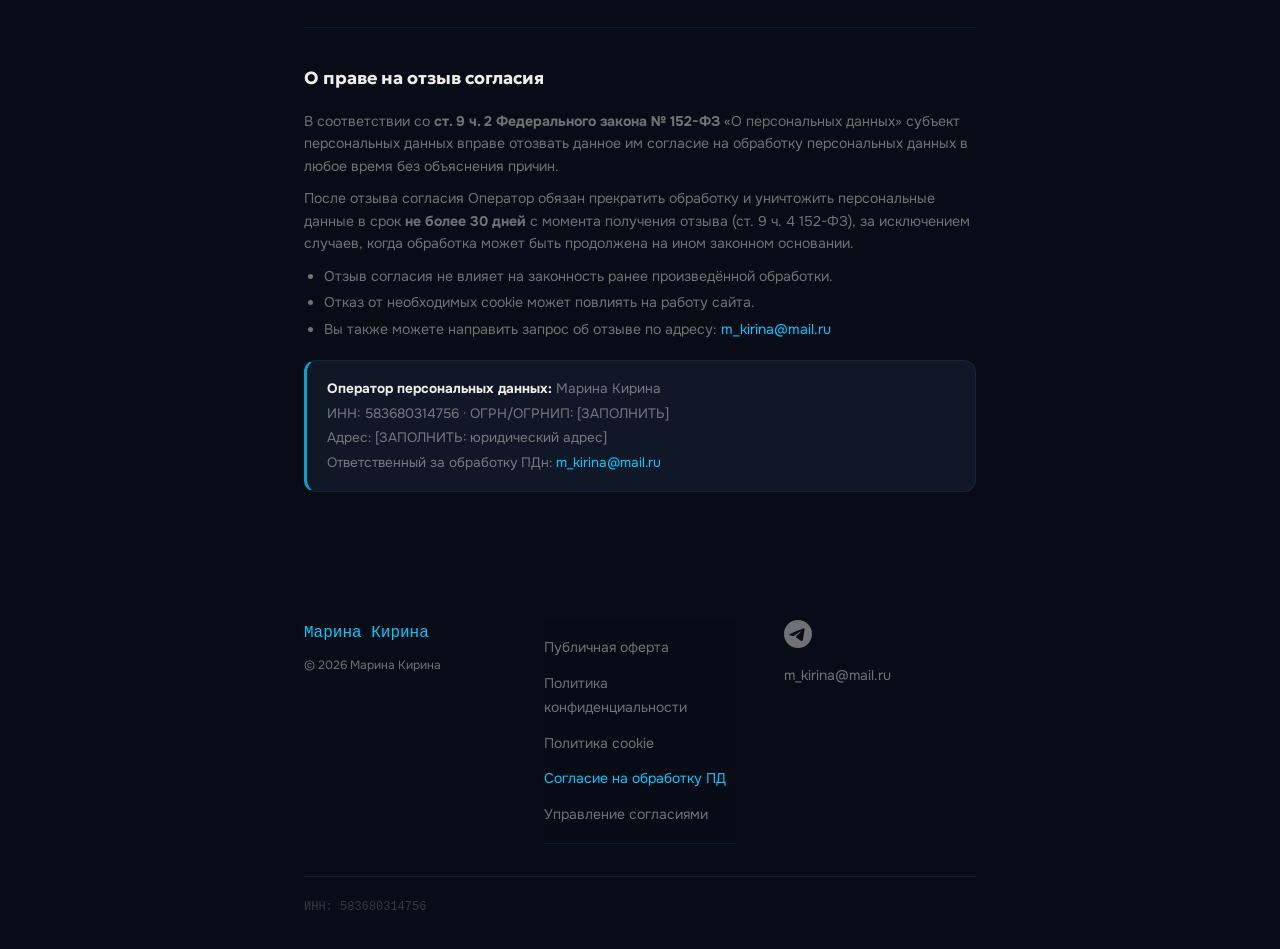
==== commit e51e1793: "feat: добавить публичную оферту и прошить её в навигацию и чекбоксы - offer.html: 14 разделов, ст. 4" ====
--- a/consent.html
+++ b/consent.html
@@ -452,8 +452,8 @@
 <nav>
   <div class="container">
     <div class="nav-inner">
-      <a href="/" class="logo">Марина <span>Кирина</span></a>
-      <a href="/" class="nav-back">← На главную</a>
+      <a href="./index.html" class="logo">Марина <span>Кирина</span></a>
+      <a href="./index.html" class="nav-back">← На главную</a>
     </div>
   </div>
 </nav>
@@ -637,6 +637,7 @@
 
       <div class="footer__col">
         <nav class="footer__links" aria-label="Юридические документы">
+          <a href="./offer.html" class="footer__link">Публичная оферта</a>
           <a href="./privacy-policy.html" class="footer__link">Политика конфиденциальности</a>
           <a href="./cookie-policy.html" class="footer__link">Политика cookie</a>
           <a href="./consent.html" class="footer__link footer__link--active">Согласие на обработку ПД</a>
